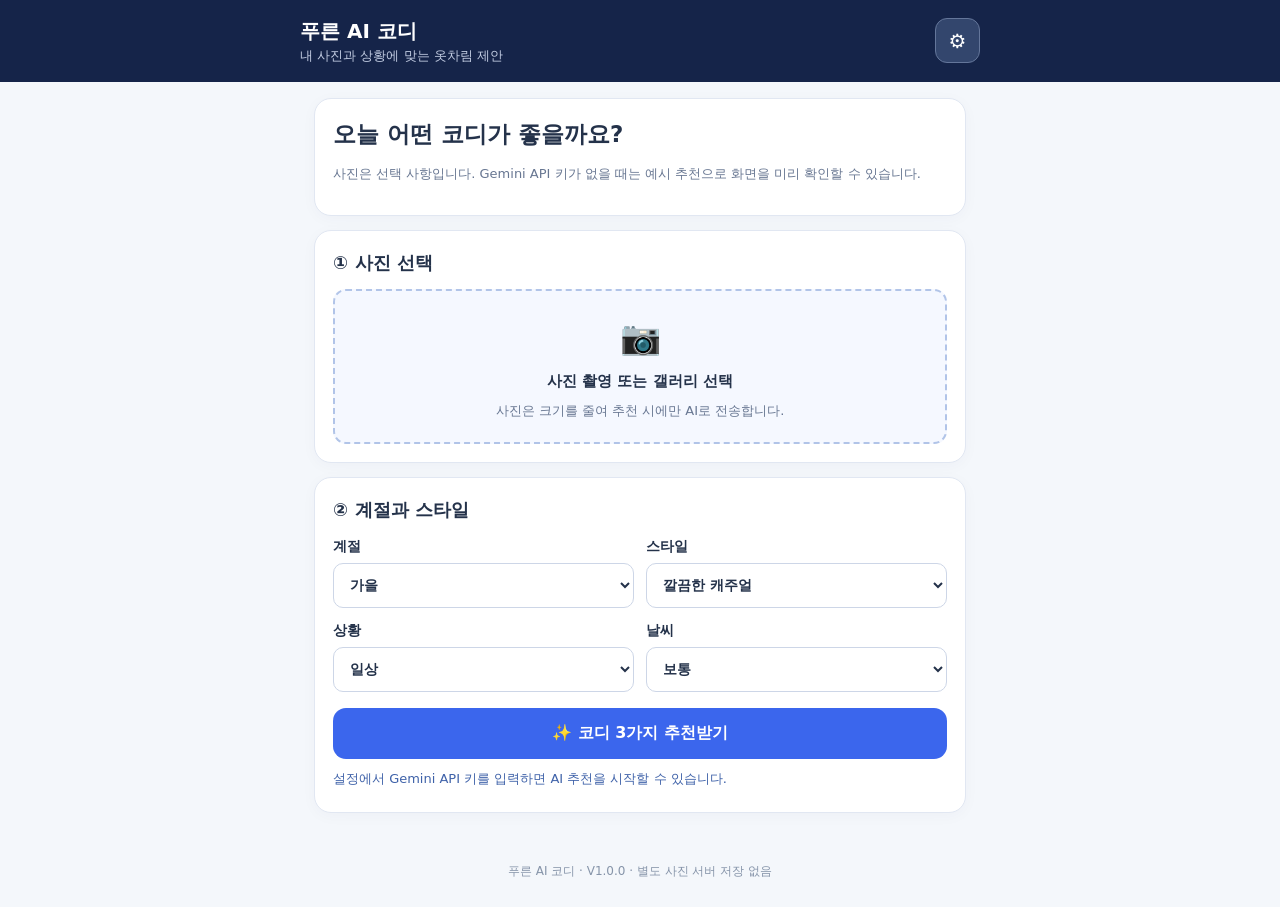
==== index.html @ 9aa66aed "Create AI fashion stylist V1.0.0" ====
<!DOCTYPE html>
<html lang="ko">
<head>
<meta charset="utf-8">
<meta name="viewport" content="width=device-width,initial-scale=1,viewport-fit=cover">
<meta name="theme-color" content="#152449">
<title>푸른 AI 코디 V1.0.0</title>
<style>
*{box-sizing:border-box}body{margin:0;background:#f4f7fb;color:#24324a;font-family:system-ui,-apple-system,"Malgun Gothic",sans-serif;line-height:1.5}
header{background:#152449;color:#fff;padding:16px}header>div{max-width:680px;margin:auto;display:flex;align-items:center;justify-content:space-between}
header strong{font-size:20px}header small{display:block;color:#c2cce2}main{max-width:680px;margin:16px auto;padding:0 14px 28px;display:grid;gap:14px}
section{border:1px solid #e1e7f2;border-radius:17px;padding:18px;background:#fff;box-shadow:0 3px 15px #14295308}
h1{font-size:23px;margin:0 0 8px}h2{font-size:18px;margin:0 0 13px}.sub{color:#687792;font-size:13px}
button,input,select{font:inherit}button{cursor:pointer}button:disabled{opacity:.6;cursor:wait}
button:focus-visible,input:focus-visible,select:focus-visible{outline:3px solid #94b4ff;outline-offset:2px}
#settingsBtn{background:#33466d;border:1px solid #64769a;border-radius:12px;color:white;width:45px;height:45px;font-size:20px}
.upload{display:flex;align-items:center;justify-content:center;flex-direction:column;gap:8px;min-height:155px;background:#f5f8ff;border:2px dashed #b1c4e8;border-radius:13px;text-align:center;cursor:pointer;padding:12px}
.upload input{position:absolute;opacity:0;width:1px;height:1px}.upload strong{font-size:15px}.upload img{display:none;max-width:100%;max-height:260px;object-fit:contain;border-radius:9px}
.grid{display:grid;grid-template-columns:1fr 1fr;gap:12px}label.field{display:grid;gap:6px;font-size:14px;font-weight:650}
select,input[type=password]{width:100%;padding:12px;background:#fff;border:1px solid #cdd6e7;border-radius:10px;color:#24324a;min-height:45px}
.primary{width:100%;min-height:51px;background:#3b66ed;color:white;border:0;border-radius:13px;font-weight:800;margin-top:16px}
.secondary{border:1px solid #c3d2ec;background:#f6f8fe;color:#2853ab;border-radius:10px;padding:10px 13px}
#status{min-height:25px;color:#3f62a9;font-size:13px;margin:10px 0 0}#results{display:none}
.look{border:1px solid #e0e7f2;border-radius:13px;background:#fcfdff;padding:14px;margin:12px 0}
.look h3{margin:0 0 8px;font-size:16px}.look p{margin:5px 0;font-size:14px}
.note{font-size:13px;color:#62708a}.modalwrap{position:fixed;inset:0;z-index:5;display:none;align-items:center;justify-content:center;background:#07152ab8;padding:14px}
.modalwrap.show{display:flex}.modal{background:white;padding:20px;border-radius:16px;width:min(100%,450px);max-height:90dvh;overflow:auto}
.modalHead{display:flex;justify-content:space-between;align-items:center}.modalHead h2{margin:0}
#close{border:0;background:#eef1f6;border-radius:8px;font-size:20px;width:38px;height:38px}
.warning{background:#fff7e5;padding:10px;border-radius:10px;font-size:12px;color:#71501f}
#version{display:block;width:100%;text-align:center;border:1px solid #dae4f5;border-radius:12px;padding:14px;margin-top:17px;background:#f4f7fb;font-size:21px;font-weight:800}
#devmenu{display:none;padding:13px;background:#eaf1ff;border-radius:12px;margin-top:12px}#devmenu.show{display:block}
#devmenu a{display:block;background:#265bc0;border-radius:10px;color:white;padding:12px;text-align:center;text-decoration:none;font-weight:750}
footer{text-align:center;padding:5px 14px 27px;color:#8694a9;font-size:12px}
@media(max-width:350px){.grid{grid-template-columns:1fr}section{padding:14px}}
</style>
</head>
<body>
<header><div><div><strong>푸른 AI 코디</strong><small>내 사진과 상황에 맞는 옷차림 제안</small></div><button id="settingsBtn" aria-label="설정 열기">⚙</button></div></header>
<main>
<section><h1>오늘 어떤 코디가 좋을까요?</h1><p class="sub">사진은 선택 사항입니다. Gemini API 키가 없을 때는 예시 추천으로 화면을 미리 확인할 수 있습니다.</p></section>
<section><h2>① 사진 선택</h2><label class="upload" for="photo">
<img id="preview" alt="선택한 사진 미리보기"><span id="camera" style="font-size:33px">📷</span><strong id="photoText">사진 촬영 또는 갤러리 선택</strong><span class="sub">사진은 크기를 줄여 추천 시에만 AI로 전송합니다.</span>
<input type="file" id="photo" accept="image/*"></label><button id="removePhoto" class="secondary" style="display:none;margin-top:9px" type="button">사진 지우기</button></section>
<section><h2>② 계절과 스타일</h2><div class="grid">
<label class="field">계절<select id="season"><option>봄</option><option>여름</option><option selected>가을</option><option>겨울</option></select></label>
<label class="field">스타일<select id="style"><option>깔끔한 캐주얼</option><option>비즈니스</option><option>미니멀</option><option>편안한 데일리</option><option>스포티</option></select></label>
<label class="field">상황<select id="occasion"><option>일상</option><option>출근·업무</option><option>모임</option><option>여행</option><option>데이트</option></select></label>
<label class="field">날씨<select id="weather"><option>보통</option><option>더움</option><option>쌀쌀함</option><option>추움</option><option>비</option></select></label></div>
<button id="go" class="primary">✨ 코디 3가지 추천받기</button><p id="status" aria-live="polite">설정에서 Gemini API 키를 입력하면 AI 추천을 시작할 수 있습니다.</p></section>
<section id="results"><h2 id="resultTitle">추천 코디 3가지</h2><div id="cards"></div><p id="resultNote" class="note"></p></section>
</main>
<footer>푸른 AI 코디 · V1.0.0 · 별도 사진 서버 저장 없음</footer>
<div class="modalwrap" id="backdrop"><div class="modal" role="dialog" aria-modal="true" aria-labelledby="settingsTitle">
<div class="modalHead"><h2 id="settingsTitle">설정</h2><button id="close" aria-label="설정 닫기">×</button></div>
<p><label class="field">Gemini API 키<input type="password" id="key" placeholder="Google AI Studio API 키" autocomplete="off"></label></p>
<p class="sub">입력한 API 키는 현재 탭 메모리에만 보관하며 파일이나 브라우저 저장소에 저장하지 않습니다.</p>
<p class="warning">개인 테스트용입니다. 브라우저에서 API 키로 직접 호출하므로 공개 서비스에서는 서버를 통한 키 보호가 필요합니다. Gemini 무료 한도와 과금 설정을 확인하세요.</p>
<button id="clear" class="secondary" style="width:100%">API 키 지우기</button>
<button id="version" type="button">V1.0.0<span class="sub" style="display:block;font-weight:400">앱 버전</span></button>
<div id="devmenu"><strong>개발자 메뉴</strong><p class="sub">GitHub에 로그인한 후 코디 앱 파일을 업로드합니다.</p><a href="https://github.com/lsc571-max/ai-fashion-stylist/upload/main" target="_blank" rel="noopener noreferrer">GitHub HTML 업로드</a><p class="sub">버전 5회 터치는 숨김 메뉴일 뿐 보안 인증이 아닙니다.</p></div>
</div></div>
<script>
(function(){
"use strict";
const $=id=>document.getElementById(id);
let photo="",serial=0,key="",busy=false,taps=0,lastTap=0;const cache=new Map();
const back=$("backdrop");
$("settingsBtn").onclick=()=>{back.classList.add("show");$("key").value=key;};
$("close").onclick=()=>back.classList.remove("show");
back.onclick=e=>{if(e.target===back)back.classList.remove("show");};
document.addEventListener("keydown",e=>{if(e.key==="Escape")back.classList.remove("show");});
$("key").oninput=e=>key=e.target.value.trim();
$("clear").onclick=()=>{key="";$("key").value="";cache.clear();};
$("version").onclick=()=>{const now=Date.now();taps=now-lastTap<1700?taps+1:1;lastTap=now;if(taps>=5){$("devmenu").classList.toggle("show");taps=0;}};
function status(s,err){$("status").textContent=s;$("status").style.color=err?"#b03a3a":"#3f62a9";}
const read=f=>new Promise((ok,no)=>{const r=new FileReader();r.onload=()=>ok(r.result);r.onerror=()=>no(Error("사진을 읽지 못했습니다."));r.readAsDataURL(f);});
const resize=url=>new Promise((ok,no)=>{const im=new Image();im.onload=()=>{try{const k=Math.min(1,1024/Math.max(im.width,im.height)),c=document.createElement("canvas");c.width=Math.max(1,Math.round(im.width*k));c.height=Math.max(1,Math.round(im.height*k));const x=c.getContext("2d");x.fillStyle="#fff";x.fillRect(0,0,c.width,c.height);x.drawImage(im,0,0,c.width,c.height);ok(c.toDataURL("image/jpeg",0.78));}catch(e){no(e);}};im.onerror=()=>no(Error("지원되지 않는 이미지입니다."));im.src=url;});
$("photo").onchange=async e=>{const f=e.target.files[0];if(!f)return;
if(!f.type.startsWith("image/")||f.size>20*1024*1024){status("20MB 이하 이미지 파일을 선택해 주세요.",true);return;}
try{status("사진 준비 중…");photo=await resize(await read(f));serial++;cache.clear();$("preview").src=photo;$("preview").style.display="block";$("camera").style.display="none";$("photoText").textContent="다른 사진 선택";$("removePhoto").style.display="inline-block";status("사진이 준비됐습니다.");}catch(err){status(err.message,true);}};
$("removePhoto").onclick=()=>{photo="";serial++;cache.clear();$("photo").value="";$("preview").removeAttribute("src");$("preview").style.display="none";$("camera").style.display="block";$("photoText").textContent="사진 촬영 또는 갤러리 선택";$("removePhoto").style.display="none";status("사진을 지웠습니다.");};
const item=(tag,txt,cls)=>{const e=document.createElement(tag);if(cls)e.className=cls;if(txt!=null)e.textContent=txt;return e;};
function line(card,title,value){if(!value)return;const p=item("p");p.append(item("strong",title+"  "),document.createTextNode(String(value)));card.append(p);}
function show(data,demo){if(!Array.isArray(data.outfits)||data.outfits.length<3)throw Error("AI의 추천 형식을 처리하지 못했습니다.");
$("resultTitle").textContent=demo?"예시 코디 3가지":"AI 추천 코디 3가지";$("cards").replaceChildren();
data.outfits.slice(0,3).forEach((o,i)=>{const c=item("article",null,"look");c.append(item("h3",(i+1)+". "+(o.name||"추천 스타일")));line(c,"상의",o.top);line(c,"하의",o.bottom);line(c,"겉옷",o.outer);line(c,"신발",o.shoes);line(c,"색 조합",o.colors);line(c,"이유",o.why);$("cards").append(c);});
$("resultNote").textContent=(data.note||"")+(demo?" · 이 결과는 사진을 AI로 분석한 내용이 아닌 예시입니다.":"");
$("results").style.display="block";$("results").scrollIntoView({behavior:"smooth",block:"start"});}
function sample(season,style,occasion,weather){const cold=season==="겨울"||weather==="추움"||weather==="쌀쌀함",hot=season==="여름"||weather==="더움";
return{outfits:[
{name:"단정한 기본 조합",top:hot?"아이보리 반팔 셔츠":"아이보리 니트",bottom:"네이비 슬랙스",outer:cold?"가벼운 코트":"얇은 재킷",shoes:"흰색 스니커즈",colors:"아이보리 · 네이비",why:"활용도 높은 기본색을 사용합니다."},
{name:"깔끔한 업무 스타일",top:hot?"하늘색 셔츠":"연청색 셔츠",bottom:"차콜 슬랙스",outer:cold?"네이비 블레이저":"가벼운 블레이저",shoes:"로퍼",colors:"블루 · 차콜",why:"단정하고 부담스럽지 않은 조합입니다."},
{name:"편안한 일상 스타일",top:hot?"회색 티셔츠":"그레이 맨투맨",bottom:"진청 데님",outer:cold?"경량 패딩":"캐주얼 셔츠",shoes:"심플한 스니커즈",colors:"그레이 · 인디고",why:"활동성과 편안함을 우선합니다."}
],note:season+" / "+style+" / "+occasion+" / "+weather+" 기준 예시"};}
async function gemini(season,style,occasion,weather){const prompt="한국어 실용 패션 코디 전문가로서 계절 "+season+", 스타일 "+style+", 상황 "+occasion+", 날씨 "+weather+"에 맞는 서로 다른 코디 3가지를 추천하세요. "+
(photo?"사진에서 확인되는 옷과 색상만 참고하고 나이·성별·건강 등 개인 특성은 추측하지 마세요. ":"사진이 없으니 일반적인 조합을 추천하세요. ")+
"JSON 객체 하나만 출력. 정확히 outfits 배열에 3개의 객체, 각 객체는 name,top,bottom,outer,shoes,colors,why 문자열 속성을 가지고 note 문자열 하나를 추가하세요. 과장 없이 실제 입을 수 있는 조합으로 추천하세요.";
const parts=[{text:prompt}];if(photo)parts.push({inlineData:{mimeType:"image/jpeg",data:photo.split(",")[1]}});
const controller=new AbortController();const timeout=setTimeout(()=>controller.abort(),45000);
try{const r=await fetch("https://generativelanguage.googleapis.com/v1beta/models/gemini-2.5-flash:generateContent",{method:"POST",headers:{"Content-Type":"application/json","x-goog-api-key":key},body:JSON.stringify({contents:[{role:"user",parts}],generationConfig:{responseMimeType:"application/json"}}),signal:controller.signal});
const j=await r.json().catch(()=>({}));if(!r.ok)throw Error("API 오류 "+r.status+": "+(j.error&&j.error.message||"API 키나 사용량을 확인하세요."));
const s=(j.candidates&&j.candidates[0]&&j.candidates[0].content&&j.candidates[0].content.parts||[]).map(p=>p.text||"").join("");
if(!s)throw Error("Gemini 응답이 없습니다.");return JSON.parse(s);
}finally{clearTimeout(timeout);}}
$("go").onclick=async()=>{if(busy)return;busy=true;$("go").disabled=true;$("go").textContent="추천 생성 중…";
const season=$("season").value,style=$("style").value,occasion=$("occasion").value,weather=$("weather").value;
const ck=[serial,season,style,occasion,weather,key?"ai":"demo"].join("|");status(key?"Gemini가 코디를 추천하는 중입니다.":"예시 코디를 불러옵니다.");
try{let data=cache.get(ck);if(!data){data=key?await gemini(season,style,occasion,weather):sample(season,style,occasion,weather);cache.set(ck,data);}show(data,!key);status(key?"AI 추천 완료. 동일 조건은 다시 API를 호출하지 않습니다.":"예시 추천입니다. 설정에서 API 키를 입력하면 실제 AI 분석을 사용할 수 있습니다.");}
catch(e){status(e.name==="AbortError"?"요청 시간이 초과됐습니다.":e.message,true);}finally{busy=false;$("go").disabled=false;$("go").textContent="✨ 코디 3가지 추천받기";}};
})();
</script>
</body></html>
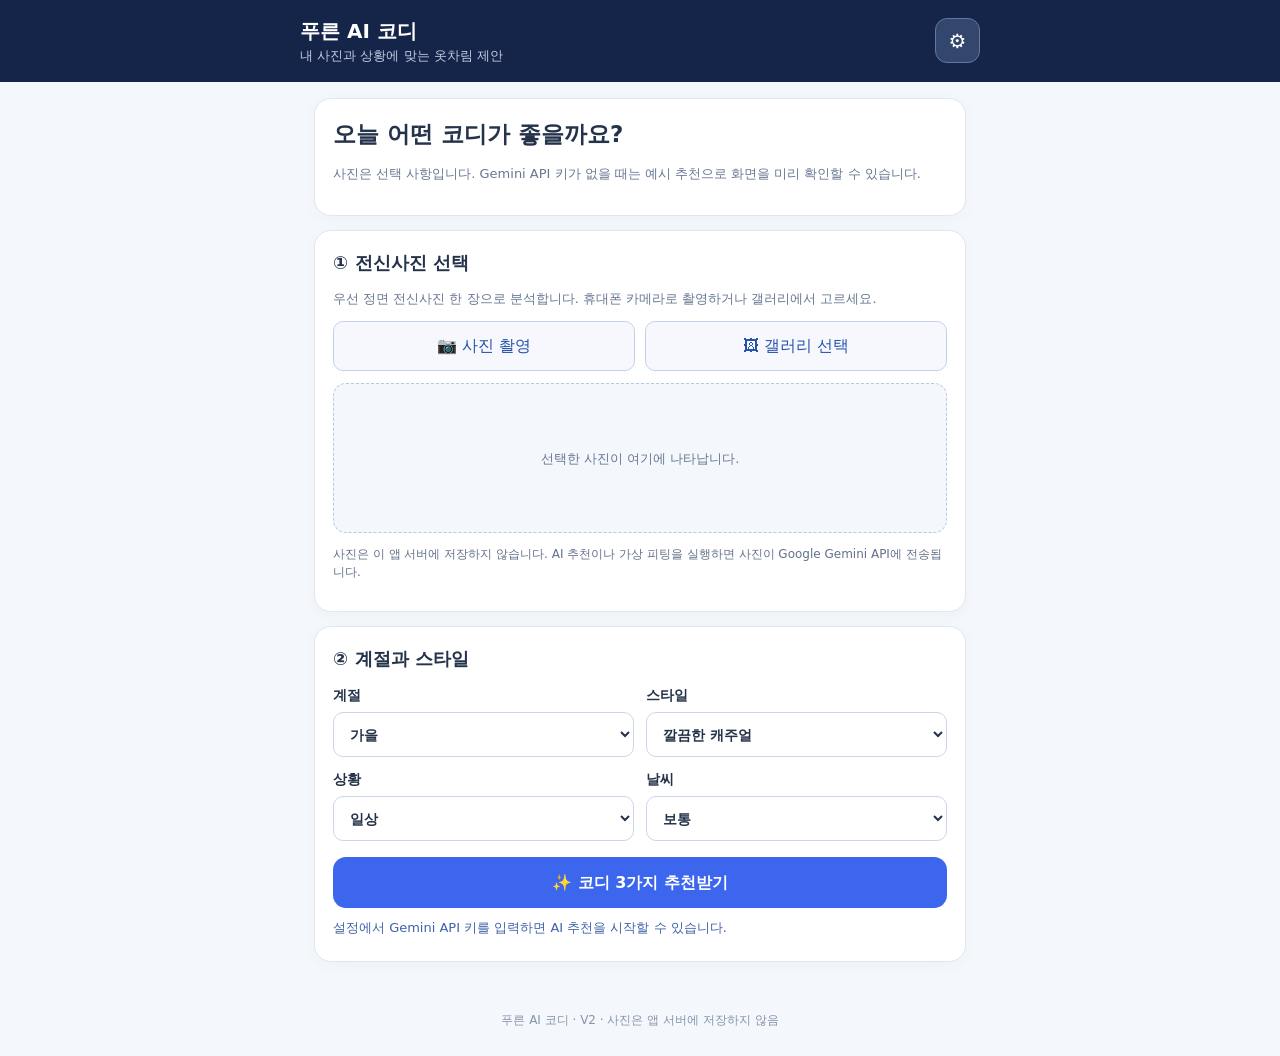
==== commit 9b74eb1f: "Release V2: camera, saved API settings, Gemini model fallback, ranked looks and opt-in virtual try-o" ====
--- a/index.html
+++ b/index.html
@@ -4,7 +4,7 @@
 <meta charset="utf-8">
 <meta name="viewport" content="width=device-width,initial-scale=1,viewport-fit=cover">
 <meta name="theme-color" content="#152449">
-<title>푸른 AI 코디 V1.0.0</title>
+<title>푸른 AI 코디 V2</title>
 <style>
 *{box-sizing:border-box}body{margin:0;background:#f4f7fb;color:#24324a;font-family:system-ui,-apple-system,"Malgun Gothic",sans-serif;line-height:1.5}
 header{background:#152449;color:#fff;padding:16px}header>div{max-width:680px;margin:auto;display:flex;align-items:center;justify-content:space-between}
@@ -33,81 +33,215 @@
 #devmenu a{display:block;background:#265bc0;border-radius:10px;color:white;padding:12px;text-align:center;text-decoration:none;font-weight:750}
 footer{text-align:center;padding:5px 14px 27px;color:#8694a9;font-size:12px}
 @media(max-width:350px){.grid{grid-template-columns:1fr}section{padding:14px}}
+
+.photoActions{display:grid;grid-template-columns:1fr 1fr;gap:10px}.photoActions button{min-height:50px}.previewBox{background:#f4f7fc;border:1px dashed #b7c8e2;border-radius:13px;min-height:150px;display:grid;place-items:center;padding:12px;text-align:center;margin-top:12px;overflow:hidden}.previewBox img{max-width:100%;max-height:360px;object-fit:contain;border-radius:10px}.cameraStage{display:none;margin-top:10px}.cameraStage video{width:100%;max-height:490px;object-fit:contain;background:#111;border-radius:13px}.cameraStage .photoActions{margin-top:9px}
+.settingsActions{display:grid;grid-template-columns:1fr 1fr;gap:9px}.settingsActions button{min-height:47px}.linkBtn{display:block;text-align:center;background:#e9f0ff;color:#1a4fad;text-decoration:none;border-radius:11px;padding:12px;font-weight:700;margin:12px 0}
+.checkboxLine{font-size:13px;display:flex;gap:8px;align-items:flex-start;margin:12px 0}.checkboxLine input{margin-top:3px}.apiState{font-size:13px;min-height:23px;color:#2853ab;margin-top:9px;white-space:pre-wrap;overflow-wrap:anywhere}
+.rank{font-weight:800;color:#204bbb}.look button{margin-top:9px;width:100%}.fitResult img{width:100%;max-height:670px;object-fit:contain;border-radius:12px;background:#e6eaf2}.fitResult a{display:block;text-align:center;margin-top:12px}.tiny{font-size:12px;color:#63718b}
+#fitting[hidden],#results[hidden]{display:none!important}@media(max-width:360px){.photoActions{grid-template-columns:1fr}}
 </style>
 </head>
 <body>
 <header><div><div><strong>푸른 AI 코디</strong><small>내 사진과 상황에 맞는 옷차림 제안</small></div><button id="settingsBtn" aria-label="설정 열기">⚙</button></div></header>
 <main>
 <section><h1>오늘 어떤 코디가 좋을까요?</h1><p class="sub">사진은 선택 사항입니다. Gemini API 키가 없을 때는 예시 추천으로 화면을 미리 확인할 수 있습니다.</p></section>
-<section><h2>① 사진 선택</h2><label class="upload" for="photo">
-<img id="preview" alt="선택한 사진 미리보기"><span id="camera" style="font-size:33px">📷</span><strong id="photoText">사진 촬영 또는 갤러리 선택</strong><span class="sub">사진은 크기를 줄여 추천 시에만 AI로 전송합니다.</span>
-<input type="file" id="photo" accept="image/*"></label><button id="removePhoto" class="secondary" style="display:none;margin-top:9px" type="button">사진 지우기</button></section>
+<section><h2>① 전신사진 선택</h2><p class="sub">우선 정면 전신사진 한 장으로 분석합니다. 휴대폰 카메라로 촬영하거나 갤러리에서 고르세요.</p>
+<div class="photoActions"><button id="takeCamera" class="secondary" type="button">📷 사진 촬영</button><button id="takeGallery" class="secondary" type="button">🖼 갤러리 선택</button></div>
+<input type="file" id="cameraFile" accept="image/*" capture="environment" hidden><input type="file" id="galleryFile" accept="image/*" hidden>
+<div class="cameraStage" id="cameraStage"><video id="cameraVideo" autoplay playsinline muted></video><div class="photoActions"><button id="captureNow" class="primary" type="button" style="margin:0">📷 이 장면 촬영</button><button id="cancelCamera" class="secondary" type="button">카메라 닫기</button></div></div>
+<div class="previewBox"><img id="preview" alt="선택한 전신사진" hidden><span id="photoHint" class="sub">선택한 사진이 여기에 나타납니다.</span></div>
+<button id="removePhoto" class="secondary" type="button" hidden style="margin-top:10px;width:100%">사진 지우기</button>
+<p class="tiny">사진은 이 앱 서버에 저장하지 않습니다. AI 추천이나 가상 피팅을 실행하면 사진이 Google Gemini API에 전송됩니다.</p></section>
 <section><h2>② 계절과 스타일</h2><div class="grid">
 <label class="field">계절<select id="season"><option>봄</option><option>여름</option><option selected>가을</option><option>겨울</option></select></label>
 <label class="field">스타일<select id="style"><option>깔끔한 캐주얼</option><option>비즈니스</option><option>미니멀</option><option>편안한 데일리</option><option>스포티</option></select></label>
 <label class="field">상황<select id="occasion"><option>일상</option><option>출근·업무</option><option>모임</option><option>여행</option><option>데이트</option></select></label>
 <label class="field">날씨<select id="weather"><option>보통</option><option>더움</option><option>쌀쌀함</option><option>추움</option><option>비</option></select></label></div>
 <button id="go" class="primary">✨ 코디 3가지 추천받기</button><p id="status" aria-live="polite">설정에서 Gemini API 키를 입력하면 AI 추천을 시작할 수 있습니다.</p></section>
-<section id="results"><h2 id="resultTitle">추천 코디 3가지</h2><div id="cards"></div><p id="resultNote" class="note"></p></section>
+<section id="results" hidden><h2 id="resultTitle">추천 코디 3가지</h2><div id="cards"></div><p id="resultNote" class="note"></p></section>
+<section id="fitting" hidden><h2>👕 선택한 코디 입어보기</h2><p id="fitStatus" class="sub"></p><div class="fitResult"><img id="fitImage" alt="AI가 생성한 가상 피팅 이미지"><a id="fitDownload" class="secondary" download="pureun-fashion-v2-fitting.png">이미지 저장</a></div><p class="tiny">AI가 생성한 예시 이미지입니다. 실제 제품의 치수·핏·색상을 보장하지 않습니다.</p></section>
 </main>
-<footer>푸른 AI 코디 · V1.0.0 · 별도 사진 서버 저장 없음</footer>
+<footer>푸른 AI 코디 · V2 · 사진은 앱 서버에 저장하지 않음</footer>
 <div class="modalwrap" id="backdrop"><div class="modal" role="dialog" aria-modal="true" aria-labelledby="settingsTitle">
 <div class="modalHead"><h2 id="settingsTitle">설정</h2><button id="close" aria-label="설정 닫기">×</button></div>
-<p><label class="field">Gemini API 키<input type="password" id="key" placeholder="Google AI Studio API 키" autocomplete="off"></label></p>
-<p class="sub">입력한 API 키는 현재 탭 메모리에만 보관하며 파일이나 브라우저 저장소에 저장하지 않습니다.</p>
-<p class="warning">개인 테스트용입니다. 브라우저에서 API 키로 직접 호출하므로 공개 서비스에서는 서버를 통한 키 보호가 필요합니다. Gemini 무료 한도와 과금 설정을 확인하세요.</p>
-<button id="clear" class="secondary" style="width:100%">API 키 지우기</button>
-<button id="version" type="button">V1.0.0<span class="sub" style="display:block;font-weight:400">앱 버전</span></button>
+<a class="linkBtn" href="https://aistudio.google.com/app/apikey" target="_blank" rel="noopener noreferrer">🔑 Gemini API 키 발급받기</a>
+<p><label class="field">Gemini API 키<input type="password" id="key" placeholder="Google AI Studio에서 복사한 키" autocomplete="off" spellcheck="false"></label></p>
+<label class="checkboxLine"><input type="checkbox" id="remember"><span>이 기기에 API 키 기억하기 (개인 기기에서만 사용)</span></label>
+<div class="settingsActions"><button class="secondary" id="saveKey" type="button">💾 저장하기</button><button class="secondary" id="testKey" type="button">🔗 연결 테스트</button></div>
+<p id="apiStatus" class="apiState" role="status" aria-live="polite">저장 후 연결 테스트를 눌러 실제 Gemini 응답을 확인하세요.</p>
+<p class="warning">API 키를 기기에 기억하도록 선택하면 브라우저 저장소에 평문으로 남습니다. 공용 기기에서는 선택하지 마세요. 공개 서비스는 서버에서 API 키를 관리해야 합니다. 테스트도 소량의 API 사용량이 발생할 수 있습니다.</p>
+<button id="clear" class="secondary" type="button" style="width:100%">저장된 API 키 지우기</button>
+<button id="version" type="button">V2<span class="sub" style="display:block;font-weight:400">앱 버전</span></button>
 <div id="devmenu"><strong>개발자 메뉴</strong><p class="sub">GitHub에 로그인한 후 코디 앱 파일을 업로드합니다.</p><a href="https://github.com/lsc571-max/ai-fashion-stylist/upload/main" target="_blank" rel="noopener noreferrer">GitHub HTML 업로드</a><p class="sub">버전 5회 터치는 숨김 메뉴일 뿐 보안 인증이 아닙니다.</p></div>
 </div></div>
 <script>
 (function(){
 "use strict";
 const $=id=>document.getElementById(id);
-let photo="",serial=0,key="",busy=false,taps=0,lastTap=0;const cache=new Map();
-const back=$("backdrop");
-$("settingsBtn").onclick=()=>{back.classList.add("show");$("key").value=key;};
-$("close").onclick=()=>back.classList.remove("show");
-back.onclick=e=>{if(e.target===back)back.classList.remove("show");};
-document.addEventListener("keydown",e=>{if(e.key==="Escape")back.classList.remove("show");});
-$("key").oninput=e=>key=e.target.value.trim();
-$("clear").onclick=()=>{key="";$("key").value="";cache.clear();};
-$("version").onclick=()=>{const now=Date.now();taps=now-lastTap<1700?taps+1:1;lastTap=now;if(taps>=5){$("devmenu").classList.toggle("show");taps=0;}};
-function status(s,err){$("status").textContent=s;$("status").style.color=err?"#b03a3a":"#3f62a9";}
-const read=f=>new Promise((ok,no)=>{const r=new FileReader();r.onload=()=>ok(r.result);r.onerror=()=>no(Error("사진을 읽지 못했습니다."));r.readAsDataURL(f);});
-const resize=url=>new Promise((ok,no)=>{const im=new Image();im.onload=()=>{try{const k=Math.min(1,1024/Math.max(im.width,im.height)),c=document.createElement("canvas");c.width=Math.max(1,Math.round(im.width*k));c.height=Math.max(1,Math.round(im.height*k));const x=c.getContext("2d");x.fillStyle="#fff";x.fillRect(0,0,c.width,c.height);x.drawImage(im,0,0,c.width,c.height);ok(c.toDataURL("image/jpeg",0.78));}catch(e){no(e);}};im.onerror=()=>no(Error("지원되지 않는 이미지입니다."));im.src=url;});
-$("photo").onchange=async e=>{const f=e.target.files[0];if(!f)return;
-if(!f.type.startsWith("image/")||f.size>20*1024*1024){status("20MB 이하 이미지 파일을 선택해 주세요.",true);return;}
-try{status("사진 준비 중…");photo=await resize(await read(f));serial++;cache.clear();$("preview").src=photo;$("preview").style.display="block";$("camera").style.display="none";$("photoText").textContent="다른 사진 선택";$("removePhoto").style.display="inline-block";status("사진이 준비됐습니다.");}catch(err){status(err.message,true);}};
-$("removePhoto").onclick=()=>{photo="";serial++;cache.clear();$("photo").value="";$("preview").removeAttribute("src");$("preview").style.display="none";$("camera").style.display="block";$("photoText").textContent="사진 촬영 또는 갤러리 선택";$("removePhoto").style.display="none";status("사진을 지웠습니다.");};
-const item=(tag,txt,cls)=>{const e=document.createElement(tag);if(cls)e.className=cls;if(txt!=null)e.textContent=txt;return e;};
-function line(card,title,value){if(!value)return;const p=item("p");p.append(item("strong",title+"  "),document.createTextNode(String(value)));card.append(p);}
-function show(data,demo){if(!Array.isArray(data.outfits)||data.outfits.length<3)throw Error("AI의 추천 형식을 처리하지 못했습니다.");
-$("resultTitle").textContent=demo?"예시 코디 3가지":"AI 추천 코디 3가지";$("cards").replaceChildren();
-data.outfits.slice(0,3).forEach((o,i)=>{const c=item("article",null,"look");c.append(item("h3",(i+1)+". "+(o.name||"추천 스타일")));line(c,"상의",o.top);line(c,"하의",o.bottom);line(c,"겉옷",o.outer);line(c,"신발",o.shoes);line(c,"색 조합",o.colors);line(c,"이유",o.why);$("cards").append(c);});
-$("resultNote").textContent=(data.note||"")+(demo?" · 이 결과는 사진을 AI로 분석한 내용이 아닌 예시입니다.":"");
-$("results").style.display="block";$("results").scrollIntoView({behavior:"smooth",block:"start"});}
-function sample(season,style,occasion,weather){const cold=season==="겨울"||weather==="추움"||weather==="쌀쌀함",hot=season==="여름"||weather==="더움";
+const TEXT_MODELS=["gemini-3.5-flash-lite","gemini-3.1-flash-lite"];
+const IMAGE_MODEL="gemini-3.1-flash-lite-image";
+const KEY_STORAGE="pureun-fashion-v2-key";
+let key="",photo="",photoSerial=0,model=TEXT_MODELS[0],busy=false,videoStream=null,selectedOutfits=[],demoMode=true,secretTaps=0,lastTap=0;
+const resultCache=new Map(),fitCache=new Map(),back=$("backdrop");
+function apiMessage(message,bad){$("apiStatus").textContent=message;$("apiStatus").style.color=bad?"#b02f3b":"#2853ab";}
+function status(message,bad){$("status").textContent=message;$("status").style.color=bad?"#b02f3b":"#2853ab";}
+function setBusy(id,on){$(id).disabled=on;}
+function showSettings(){back.classList.add("show");$("key").value=key;}
+function hideSettings(){back.classList.remove("show");}
+$("settingsBtn").onclick=showSettings;$("close").onclick=hideSettings;
+back.onclick=e=>{if(e.target===back)hideSettings();};
+document.addEventListener("keydown",e=>{if(e.key==="Escape"){hideSettings();stopCamera();}});
+try{const saved=localStorage.getItem(KEY_STORAGE);if(saved){key=saved;$("key").value=saved;$("remember").checked=true;apiMessage("이 기기에 저장된 키를 불러왔습니다. 연결 테스트로 확인하세요.");}}catch(e){apiMessage("이 브라우저에서는 영구 저장이 제한될 수 있습니다.",true);}
+$("saveKey").onclick=()=>{
+const candidate=$("key").value.trim();
+if(!candidate){apiMessage("API 키를 입력한 다음 저장해 주세요.",true);return;}
+key=candidate;resultCache.clear();fitCache.clear();
+try{if($("remember").checked){localStorage.setItem(KEY_STORAGE,key);apiMessage("이 기기에 저장했습니다. 이제 연결 테스트를 눌러주세요.");}
+else{localStorage.removeItem(KEY_STORAGE);apiMessage("현재 탭 메모리에 저장했습니다. 새로고침하면 사라집니다. 연결 테스트를 눌러주세요.");}}
+catch(e){apiMessage("브라우저 저장이 차단됐습니다. 현재 탭에서는 사용할 수 있습니다.",true);}
+};
+$("clear").onclick=()=>{key="";$("key").value="";$("remember").checked=false;resultCache.clear();fitCache.clear();try{localStorage.removeItem(KEY_STORAGE);}catch(e){}apiMessage("키를 지웠습니다. 예시 코디를 사용할 수 있습니다.");};
+$("version").onclick=()=>{const now=Date.now();secretTaps=now-lastTap<1700?secretTaps+1:1;lastTap=now;if(secretTaps>=5){$("devmenu").classList.toggle("show");secretTaps=0;}};
+function explainError(err){
+if(err.name==="AbortError")return "요청 시간이 초과됐습니다. 인터넷 연결을 확인하고 다시 시도하세요.";
+const code=err.code;
+if(code===400)return "400 요청 오류: 사진 또는 API 요청 형식을 확인해야 합니다. "+err.message;
+if(code===401||code===403)return code+" 인증·권한 오류: API 키, 프로젝트 권한, 결제 설정을 확인하세요. "+err.message;
+if(code===404)return "404 모델 오류: 해당 API 키로 이 모델을 사용할 수 없거나 모델 경로가 변경됐습니다. "+err.message;
+if(code===429)return "429 사용량 제한: 할당량이나 과금 한도를 확인하세요. "+err.message;
+if(code===402)return "402 결제 오류: 이미지 생성 모델의 결제 프로젝트가 준비됐는지 확인하세요. "+err.message;
+return err.message||"알 수 없는 오류가 발생했습니다.";
+}
+async function request(modelName,body,ms){
+const controller=new AbortController(),t=setTimeout(()=>controller.abort(),ms||45000);
+try{
+const response=await fetch("https://generativelanguage.googleapis.com/v1beta/models/"+encodeURIComponent(modelName)+":generateContent",{
+method:"POST",headers:{"Content-Type":"application/json","x-goog-api-key":key},body:JSON.stringify(body),signal:controller.signal});
+const json=await response.json().catch(()=>({}));
+if(!response.ok){const er=new Error(String((json.error&&json.error.message)||"모델 응답 오류").slice(0,500));er.code=response.status;throw er;}
+return json;
+}finally{clearTimeout(t);}
+}
+function responseText(json){return ((json.candidates&&json.candidates[0]&&json.candidates[0].content&&json.candidates[0].content.parts)||[]).map(p=>p.text||"").join("");}
+async function callText(body,ms){
+const order=[model,...TEXT_MODELS.filter(m=>m!==model)],seen=new Set();let last;
+for(const candidate of order){if(seen.has(candidate))continue;seen.add(candidate);
+try{const json=await request(candidate,body,ms||45000);model=candidate;return json;}
+catch(e){last=e;if(e.code!==404)throw e;}}
+throw last||new Error("사용 가능한 텍스트 모델을 찾지 못했습니다.");
+}
+$("testKey").onclick=async()=>{
+if(!$("key").value.trim()){apiMessage("API 키를 먼저 입력하세요.",true);return;}
+if($("key").value.trim()!==key){apiMessage("입력한 API 키를 먼저 '저장하기'로 저장하세요.",true);return;}
+setBusy("testKey",true);apiMessage("Gemini에 간단한 실제 요청을 보내 연결 중입니다…");
+try{
+const json=await callText({contents:[{role:"user",parts:[{text:"연결 확인 테스트입니다. 한국어로 '연결 성공'이라는 문구를 답하세요."}]}],generationConfig:{maxOutputTokens:256,temperature:0}},30000);
+if(!responseText(json).trim())throw Error("응답이 비어 있습니다. 모델 한도 또는 응답 설정을 확인해 주세요.");
+apiMessage("✅ Gemini 연결 성공 · 사용 모델: "+model+" · 테스트 요청 1회 사용");
+}catch(e){apiMessage("❌ 연결 실패 · "+explainError(e),true);}
+finally{setBusy("testKey",false);}
+};
+const fileData=f=>new Promise((resolve,reject)=>{const r=new FileReader();r.onload=()=>resolve(r.result);r.onerror=()=>reject(new Error("파일을 읽을 수 없습니다."));r.readAsDataURL(f);});
+const compress=url=>new Promise((resolve,reject)=>{const img=new Image();img.onload=()=>{try{const scale=Math.min(1,1024/Math.max(img.width,img.height)),c=document.createElement("canvas");c.width=Math.round(img.width*scale);c.height=Math.round(img.height*scale);const ctx=c.getContext("2d");ctx.fillStyle="#fff";ctx.fillRect(0,0,c.width,c.height);ctx.drawImage(img,0,0,c.width,c.height);resolve(c.toDataURL("image/jpeg",.78));}catch(e){reject(e);}};img.onerror=()=>reject(new Error("이미지를 열 수 없습니다."));img.src=url;});
+async function acceptPhoto(file){
+if(!file)return;
+if(!file.type.startsWith("image/")||file.size>20*1024*1024){status("20MB 이하 이미지 파일만 선택할 수 있습니다.",true);return;}
+status("사진을 준비하고 있습니다…");
+try{const next=await compress(await fileData(file));setPhoto(next);status("전신사진이 준비됐습니다.");}catch(e){status(explainError(e),true);}
+}
+function setPhoto(src){
+photo=src;photoSerial++;resultCache.clear();fitCache.clear();selectedOutfits=[];$("results").hidden=true;$("fitting").hidden=true;
+$("preview").src=src;$("preview").hidden=false;$("photoHint").hidden=true;$("removePhoto").hidden=false;
+}
+$("galleryFile").onchange=e=>acceptPhoto(e.target.files&&e.target.files[0]);
+$("cameraFile").onchange=e=>acceptPhoto(e.target.files&&e.target.files[0]);
+$("takeGallery").onclick=()=>{$("galleryFile").value="";$("galleryFile").click();};
+$("takeCamera").onclick=async()=>{
+if(navigator.mediaDevices&&navigator.mediaDevices.getUserMedia){
+try{videoStream=await navigator.mediaDevices.getUserMedia({audio:false,video:{facingMode:{ideal:"environment"},width:{ideal:1280},height:{ideal:1920}}});$("cameraVideo").srcObject=videoStream;$("cameraStage").style.display="block";await $("cameraVideo").play();return;}
+catch(e){stopCamera();status("브라우저 카메라를 열지 못해 휴대폰 촬영 기능으로 전환합니다.");}
+}
+$("cameraFile").value="";$("cameraFile").click();
+};
+function stopCamera(){if(videoStream){videoStream.getTracks().forEach(t=>t.stop());videoStream=null;}$("cameraVideo").srcObject=null;$("cameraStage").style.display="none";}
+$("cancelCamera").onclick=stopCamera;
+$("captureNow").onclick=async()=>{
+const video=$("cameraVideo");
+if(!video.videoWidth){status("카메라 영상이 준비되지 않았습니다.",true);return;}
+try{const w=video.videoWidth,h=video.videoHeight,can=document.createElement("canvas");can.width=w;can.height=h;can.getContext("2d").drawImage(video,0,0,w,h);const reduced=await compress(can.toDataURL("image/jpeg",.86));setPhoto(reduced);stopCamera();status("사진 촬영이 완료됐습니다.");}catch(e){status(explainError(e),true);}
+};
+$("removePhoto").onclick=()=>{photo="";photoSerial++;resultCache.clear();fitCache.clear();selectedOutfits=[];$("results").hidden=true;$("fitting").hidden=true;$("preview").hidden=true;$("preview").removeAttribute("src");$("photoHint").hidden=false;$("removePhoto").hidden=true;status("사진을 지웠습니다.");};
+function makeEl(tag,content,cls){const x=document.createElement(tag);if(cls)x.className=cls;if(content!=null)x.textContent=String(content);return x;}
+function row(card,label,value){if(!value)return;const p=makeEl("p");p.append(makeEl("strong",label+"  "),document.createTextNode(String(value)));card.append(p);}
+function demoData(season,style,occasion,weather){
+const cold=season==="겨울"||weather==="쌀쌀함"||weather==="추움";
 return{outfits:[
-{name:"단정한 기본 조합",top:hot?"아이보리 반팔 셔츠":"아이보리 니트",bottom:"네이비 슬랙스",outer:cold?"가벼운 코트":"얇은 재킷",shoes:"흰색 스니커즈",colors:"아이보리 · 네이비",why:"활용도 높은 기본색을 사용합니다."},
-{name:"깔끔한 업무 스타일",top:hot?"하늘색 셔츠":"연청색 셔츠",bottom:"차콜 슬랙스",outer:cold?"네이비 블레이저":"가벼운 블레이저",shoes:"로퍼",colors:"블루 · 차콜",why:"단정하고 부담스럽지 않은 조합입니다."},
-{name:"편안한 일상 스타일",top:hot?"회색 티셔츠":"그레이 맨투맨",bottom:"진청 데님",outer:cold?"경량 패딩":"캐주얼 셔츠",shoes:"심플한 스니커즈",colors:"그레이 · 인디고",why:"활동성과 편안함을 우선합니다."}
-],note:season+" / "+style+" / "+occasion+" / "+weather+" 기준 예시"};}
-async function gemini(season,style,occasion,weather){const prompt="한국어 실용 패션 코디 전문가로서 계절 "+season+", 스타일 "+style+", 상황 "+occasion+", 날씨 "+weather+"에 맞는 서로 다른 코디 3가지를 추천하세요. "+
-(photo?"사진에서 확인되는 옷과 색상만 참고하고 나이·성별·건강 등 개인 특성은 추측하지 마세요. ":"사진이 없으니 일반적인 조합을 추천하세요. ")+
-"JSON 객체 하나만 출력. 정확히 outfits 배열에 3개의 객체, 각 객체는 name,top,bottom,outer,shoes,colors,why 문자열 속성을 가지고 note 문자열 하나를 추가하세요. 과장 없이 실제 입을 수 있는 조합으로 추천하세요.";
+{name:"단정한 오피스 코디",top:"아이보리 니트",bottom:"네이비 슬랙스",outer:cold?"그레이 울 코트":"네이비 재킷",shoes:"브라운 로퍼",colors:"아이보리 · 네이비",why:"출근에 무난하고 단정한 색 조합입니다."},
+{name:"실용적인 캐주얼 코디",top:"연하늘색 셔츠",bottom:"차콜 팬츠",outer:cold?"네이비 가디건":"가벼운 블레이저",shoes:"흰색 스니커즈",colors:"블루 · 차콜",why:"활동성과 격식을 적절히 조화시킵니다."},
+{name:"편안한 대안 코디",top:"차분한 회색 스웨터",bottom:"진청 데님",outer:cold?"경량 패딩":"가벼운 재킷",shoes:"검정 스니커즈",colors:"그레이 · 인디고",why:"편안함을 우선한 대안입니다."}
+],note:season+" / "+style+" / "+occasion+" / "+weather+" 조건의 화면 예시입니다."};
+}
+function render(data,isDemo){
+if(!data||!Array.isArray(data.outfits)||data.outfits.length<3)throw Error("추천 데이터 형식이 올바르지 않습니다.");
+demoMode=isDemo;selectedOutfits=data.outfits.slice(0,3);$("resultTitle").textContent=isDemo?"예시 코디 1~3순위":"AI 추천 코디 1~3순위";$("cards").replaceChildren();$("fitting").hidden=true;
+selectedOutfits.forEach((look,i)=>{
+const card=makeEl("article",null,"look");
+card.append(makeEl("h3",(i+1)+"순위 · "+(i===0?"가장 추천":i===1?"차선 추천":"세 번째 추천"),"rank"));
+card.append(makeEl("p",look.name||"추천 코디"));
+row(card,"상의",look.top);row(card,"하의",look.bottom);row(card,"겉옷",look.outer);row(card,"신발",look.shoes);row(card,"색 조합",look.colors);row(card,"추천 이유",look.why);
+const b=makeEl("button","👕 이 코디 입어보기 (이미지 생성 비용 발생)","secondary");b.type="button";b.disabled=isDemo;b.title=isDemo?"실제 AI 추천과 전신사진이 필요합니다.":"";
+b.onclick=()=>generateFitting(i);card.append(b);$("cards").append(card);
+});
+$("resultNote").textContent=(data.note||"")+(isDemo?" · AI 분석 결과가 아닌 예시입니다. 가상 피팅은 API 키 연결 후 사용할 수 있습니다.":" · 1~3순위는 AI의 주관적 추천으로 정답이나 착용 적합도를 보장하지 않습니다.");
+$("results").hidden=false;$("results").style.display="block";$("results").scrollIntoView({behavior:"smooth",block:"start"});
+}
+function getOptions(){return[$("season").value,$("style").value,$("occasion").value,$("weather").value];}
+function parseJSON(s){try{return JSON.parse(s);}catch(e){const a=s.indexOf("{"),b=s.lastIndexOf("}");if(a>=0&&b>a)return JSON.parse(s.slice(a,b+1));throw new Error("AI 추천 결과를 JSON으로 해석하지 못했습니다.");}}
+$("go").onclick=async()=>{
+if(busy)return;busy=true;$("go").disabled=true;$("go").textContent="코디 추천 중…";
+const [season,style,occasion,weather]=getOptions(),ck=[photoSerial,season,style,occasion,weather,key?"ai:"+model:"demo"].join("|");
+status(key?"실제 Gemini AI로 코디를 추천하고 있습니다.":"예시 코디를 표시합니다.");
+try{let data=resultCache.get(ck);
+if(!data){if(!key){data=demoData(season,style,occasion,weather);}
+else{
+const prompt="당신은 실용적인 한국어 패션 스타일리스트입니다. 계절 "+season+", 스타일 "+style+", 상황 "+occasion+", 날씨 "+weather+"에 적합한 현실적인 옷차림 3개를 종합 적합도 순서대로 1~3순위로 추천하세요. 각 스타일의 이름과 상의, 하의, 겉옷, 신발, 색상, 추천 이유를 간결하게 제시하세요. "+
+(photo?"첨부한 전신사진의 관찰 가능한 옷차림과 색상만 참고하세요. 체중·나이·성별·건강 상태를 추측하지 마세요. ":"사진이 없으므로 일반적인 코디를 제안하세요. ")+
+"반드시 JSON 객체만 답하세요. 정확한 속성 구조는 {\"outfits\":[{\"name\":\"\",\"top\":\"\",\"bottom\":\"\",\"outer\":\"\",\"shoes\":\"\",\"colors\":\"\",\"why\":\"\"},{\"name\":\"\",\"top\":\"\",\"bottom\":\"\",\"outer\":\"\",\"shoes\":\"\",\"colors\":\"\",\"why\":\"\"},{\"name\":\"\",\"top\":\"\",\"bottom\":\"\",\"outer\":\"\",\"shoes\":\"\",\"colors\":\"\",\"why\":\"\"}],\"note\":\"\"} 입니다.";
 const parts=[{text:prompt}];if(photo)parts.push({inlineData:{mimeType:"image/jpeg",data:photo.split(",")[1]}});
-const controller=new AbortController();const timeout=setTimeout(()=>controller.abort(),45000);
-try{const r=await fetch("https://generativelanguage.googleapis.com/v1beta/models/gemini-2.5-flash:generateContent",{method:"POST",headers:{"Content-Type":"application/json","x-goog-api-key":key},body:JSON.stringify({contents:[{role:"user",parts}],generationConfig:{responseMimeType:"application/json"}}),signal:controller.signal});
-const j=await r.json().catch(()=>({}));if(!r.ok)throw Error("API 오류 "+r.status+": "+(j.error&&j.error.message||"API 키나 사용량을 확인하세요."));
-const s=(j.candidates&&j.candidates[0]&&j.candidates[0].content&&j.candidates[0].content.parts||[]).map(p=>p.text||"").join("");
-if(!s)throw Error("Gemini 응답이 없습니다.");return JSON.parse(s);
-}finally{clearTimeout(timeout);}}
-$("go").onclick=async()=>{if(busy)return;busy=true;$("go").disabled=true;$("go").textContent="추천 생성 중…";
-const season=$("season").value,style=$("style").value,occasion=$("occasion").value,weather=$("weather").value;
-const ck=[serial,season,style,occasion,weather,key?"ai":"demo"].join("|");status(key?"Gemini가 코디를 추천하는 중입니다.":"예시 코디를 불러옵니다.");
-try{let data=cache.get(ck);if(!data){data=key?await gemini(season,style,occasion,weather):sample(season,style,occasion,weather);cache.set(ck,data);}show(data,!key);status(key?"AI 추천 완료. 동일 조건은 다시 API를 호출하지 않습니다.":"예시 추천입니다. 설정에서 API 키를 입력하면 실제 AI 분석을 사용할 수 있습니다.");}
-catch(e){status(e.name==="AbortError"?"요청 시간이 초과됐습니다.":e.message,true);}finally{busy=false;$("go").disabled=false;$("go").textContent="✨ 코디 3가지 추천받기";}};
+const response=await callText({contents:[{role:"user",parts}],generationConfig:{responseMimeType:"application/json",temperature:.5,maxOutputTokens:2000}},60000);
+data=parseJSON(responseText(response));
+}
+resultCache.set(ck,data);
+}
+render(data,!key);
+status(key?"✅ AI 코디 추천 완료 · 사용 모델: "+model:"예시 코디입니다. 실제 AI 추천은 설정에서 API 키 저장 후 사용하세요.");
+}catch(e){status(explainError(e),true);}
+finally{busy=false;$("go").disabled=false;$("go").textContent="✨ 코디 3가지 추천받기";}
+};
+async function generateFitting(index){
+if(!key){status("설정에서 API 키를 저장하세요.",true);return;}
+if(!photo){status("가상 피팅에는 전신사진이 필요합니다. 먼저 사진을 선택하세요.",true);window.scrollTo({top:0,behavior:"smooth"});return;}
+if(busy)return;
+const look=selectedOutfits[index];if(!look)return;
+const ck=[photoSerial,index,look.name,look.top,look.bottom,look.outer,look.shoes].join("|");
+let img=fitCache.get(ck);
+if(!img){
+const yes=confirm("선택한 "+(index+1)+"순위 코디로 가상 피팅 이미지 1장을 생성할까요?\n\nGemini 3.1 Flash Lite Image는 무료 등급이 제공되지 않습니다. 1K 이미지 출력 기준 약 US$0.0336에 입력 토큰 등의 비용이 추가됩니다.\n\n결제 설정이 안 되어 있으면 요청이 실패할 수 있습니다. 확인을 누르면 API를 호출합니다.");
+if(!yes)return;
+}
+busy=true;$("fitting").hidden=false;$("fitStatus").textContent="가상 피팅 이미지를 준비하고 있습니다…";$("fitImage").hidden=true;$("fitDownload").hidden=true;$("fitting").scrollIntoView({behavior:"smooth",block:"start"});
+try{
+if(!img){
+const prompt="Edit the provided full-body photo to show the SAME person realistically wearing this specific outfit. Keep the person's face, hairstyle, posture, visible body proportions, hands, lighting, and background as faithful to the source as possible. Change ONLY the clothing and shoes when visible. Outfit: top "+(look.top||"")+", bottoms "+(look.bottom||"")+", outerwear "+(look.outer||"")+", shoes "+(look.shoes||"")+", colors "+(look.colors||"")+". Photorealistic, modest, natural fabric folds, do not add logos, text, or unrelated objects. Generate one complete full-body portrait image.";
+const json=await request(IMAGE_MODEL,{contents:[{role:"user",parts:[{text:prompt},{inlineData:{mimeType:"image/jpeg",data:photo.split(",")[1]}}]}],generationConfig:{responseModalities:["TEXT","IMAGE"],imageConfig:{aspectRatio:"3:4",imageSize:"1K"}}},120000);
+const parts=(json.candidates&&json.candidates[0]&&json.candidates[0].content&&json.candidates[0].content.parts)||[];
+const part=parts.find(p=>p.inlineData&&p.inlineData.data);if(!part)throw Error("이미지 생성 응답이 없습니다. 유료 API 권한과 모델 사용 가능 여부를 확인해 주세요.");
+img="data:"+(part.inlineData.mimeType||"image/png")+";base64,"+part.inlineData.data;fitCache.set(ck,img);
+}
+$("fitImage").src=img;$("fitImage").hidden=false;$("fitDownload").href=img;$("fitDownload").hidden=false;$("fitStatus").textContent="✅ "+(index+1)+"순위 코디 가상 피팅 이미지입니다. 실제 핏과 다를 수 있습니다.";
+}catch(e){$("fitStatus").textContent="❌ 가상 피팅 실패 · "+explainError(e);}
+finally{busy=false;}
+}
 })();
 </script>
 </body></html>
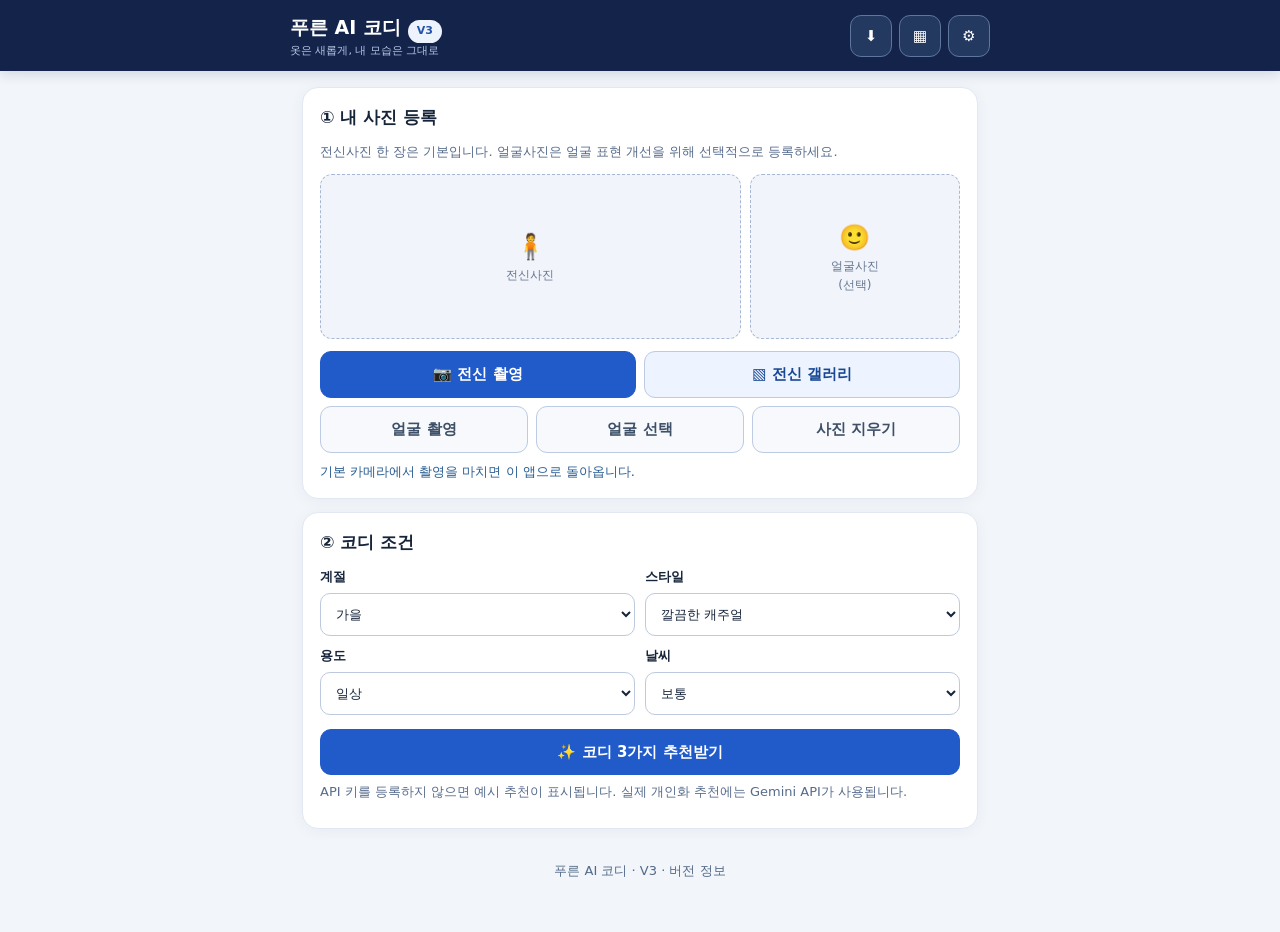
==== commit 7b03258d: "Release AI Fashion Stylist V3: installable PWA, history, background editing, subscriber AI sharing a" ====
--- a/index.html
+++ b/index.html
@@ -1,247 +1,97 @@
-<!DOCTYPE html>
+<!doctype html>
 <html lang="ko">
 <head>
-<meta charset="utf-8">
-<meta name="viewport" content="width=device-width,initial-scale=1,viewport-fit=cover">
-<meta name="theme-color" content="#152449">
-<title>푸른 AI 코디 V2</title>
-<style>
-*{box-sizing:border-box}body{margin:0;background:#f4f7fb;color:#24324a;font-family:system-ui,-apple-system,"Malgun Gothic",sans-serif;line-height:1.5}
-header{background:#152449;color:#fff;padding:16px}header>div{max-width:680px;margin:auto;display:flex;align-items:center;justify-content:space-between}
-header strong{font-size:20px}header small{display:block;color:#c2cce2}main{max-width:680px;margin:16px auto;padding:0 14px 28px;display:grid;gap:14px}
-section{border:1px solid #e1e7f2;border-radius:17px;padding:18px;background:#fff;box-shadow:0 3px 15px #14295308}
-h1{font-size:23px;margin:0 0 8px}h2{font-size:18px;margin:0 0 13px}.sub{color:#687792;font-size:13px}
-button,input,select{font:inherit}button{cursor:pointer}button:disabled{opacity:.6;cursor:wait}
-button:focus-visible,input:focus-visible,select:focus-visible{outline:3px solid #94b4ff;outline-offset:2px}
-#settingsBtn{background:#33466d;border:1px solid #64769a;border-radius:12px;color:white;width:45px;height:45px;font-size:20px}
-.upload{display:flex;align-items:center;justify-content:center;flex-direction:column;gap:8px;min-height:155px;background:#f5f8ff;border:2px dashed #b1c4e8;border-radius:13px;text-align:center;cursor:pointer;padding:12px}
-.upload input{position:absolute;opacity:0;width:1px;height:1px}.upload strong{font-size:15px}.upload img{display:none;max-width:100%;max-height:260px;object-fit:contain;border-radius:9px}
-.grid{display:grid;grid-template-columns:1fr 1fr;gap:12px}label.field{display:grid;gap:6px;font-size:14px;font-weight:650}
-select,input[type=password]{width:100%;padding:12px;background:#fff;border:1px solid #cdd6e7;border-radius:10px;color:#24324a;min-height:45px}
-.primary{width:100%;min-height:51px;background:#3b66ed;color:white;border:0;border-radius:13px;font-weight:800;margin-top:16px}
-.secondary{border:1px solid #c3d2ec;background:#f6f8fe;color:#2853ab;border-radius:10px;padding:10px 13px}
-#status{min-height:25px;color:#3f62a9;font-size:13px;margin:10px 0 0}#results{display:none}
-.look{border:1px solid #e0e7f2;border-radius:13px;background:#fcfdff;padding:14px;margin:12px 0}
-.look h3{margin:0 0 8px;font-size:16px}.look p{margin:5px 0;font-size:14px}
-.note{font-size:13px;color:#62708a}.modalwrap{position:fixed;inset:0;z-index:5;display:none;align-items:center;justify-content:center;background:#07152ab8;padding:14px}
-.modalwrap.show{display:flex}.modal{background:white;padding:20px;border-radius:16px;width:min(100%,450px);max-height:90dvh;overflow:auto}
-.modalHead{display:flex;justify-content:space-between;align-items:center}.modalHead h2{margin:0}
-#close{border:0;background:#eef1f6;border-radius:8px;font-size:20px;width:38px;height:38px}
-.warning{background:#fff7e5;padding:10px;border-radius:10px;font-size:12px;color:#71501f}
-#version{display:block;width:100%;text-align:center;border:1px solid #dae4f5;border-radius:12px;padding:14px;margin-top:17px;background:#f4f7fb;font-size:21px;font-weight:800}
-#devmenu{display:none;padding:13px;background:#eaf1ff;border-radius:12px;margin-top:12px}#devmenu.show{display:block}
-#devmenu a{display:block;background:#265bc0;border-radius:10px;color:white;padding:12px;text-align:center;text-decoration:none;font-weight:750}
-footer{text-align:center;padding:5px 14px 27px;color:#8694a9;font-size:12px}
-@media(max-width:350px){.grid{grid-template-columns:1fr}section{padding:14px}}
-
-.photoActions{display:grid;grid-template-columns:1fr 1fr;gap:10px}.photoActions button{min-height:50px}.previewBox{background:#f4f7fc;border:1px dashed #b7c8e2;border-radius:13px;min-height:150px;display:grid;place-items:center;padding:12px;text-align:center;margin-top:12px;overflow:hidden}.previewBox img{max-width:100%;max-height:360px;object-fit:contain;border-radius:10px}.cameraStage{display:none;margin-top:10px}.cameraStage video{width:100%;max-height:490px;object-fit:contain;background:#111;border-radius:13px}.cameraStage .photoActions{margin-top:9px}
-.settingsActions{display:grid;grid-template-columns:1fr 1fr;gap:9px}.settingsActions button{min-height:47px}.linkBtn{display:block;text-align:center;background:#e9f0ff;color:#1a4fad;text-decoration:none;border-radius:11px;padding:12px;font-weight:700;margin:12px 0}
-.checkboxLine{font-size:13px;display:flex;gap:8px;align-items:flex-start;margin:12px 0}.checkboxLine input{margin-top:3px}.apiState{font-size:13px;min-height:23px;color:#2853ab;margin-top:9px;white-space:pre-wrap;overflow-wrap:anywhere}
-.rank{font-weight:800;color:#204bbb}.look button{margin-top:9px;width:100%}.fitResult img{width:100%;max-height:670px;object-fit:contain;border-radius:12px;background:#e6eaf2}.fitResult a{display:block;text-align:center;margin-top:12px}.tiny{font-size:12px;color:#63718b}
-#fitting[hidden],#results[hidden]{display:none!important}@media(max-width:360px){.photoActions{grid-template-columns:1fr}}
-</style>
+<meta charset="utf-8"><meta name="viewport" content="width=device-width,initial-scale=1,viewport-fit=cover">
+<meta name="theme-color" content="#13234a"><meta name="color-scheme" content="light">
+<meta name="description" content="사진과 상황에 맞는 AI 코디 추천, 가상 피팅, 기록 갤러리">
+<title>푸른 AI 코디 V3</title>
+<link rel="manifest" href="manifest.webmanifest"><link rel="icon" href="icon.svg" type="image/svg+xml">
+<link rel="stylesheet" href="styles.css?v=3">
 </head>
 <body>
-<header><div><div><strong>푸른 AI 코디</strong><small>내 사진과 상황에 맞는 옷차림 제안</small></div><button id="settingsBtn" aria-label="설정 열기">⚙</button></div></header>
+<header><div class="head"><div class="brand">푸른 AI 코디 <span class="bubble">V3</span><small>옷은 새롭게, 내 모습은 그대로</small></div><div class="headBtns">
+<button id="installBtn" title="앱 설치" aria-label="스마트폰에 설치">⬇</button>
+<button id="historyBtn" title="내 기록" aria-label="내 기록 열기">▦</button>
+<button id="settingsBtn" title="설정" aria-label="설정 열기">⚙</button>
+</div></div></header>
 <main>
-<section><h1>오늘 어떤 코디가 좋을까요?</h1><p class="sub">사진은 선택 사항입니다. Gemini API 키가 없을 때는 예시 추천으로 화면을 미리 확인할 수 있습니다.</p></section>
-<section><h2>① 전신사진 선택</h2><p class="sub">우선 정면 전신사진 한 장으로 분석합니다. 휴대폰 카메라로 촬영하거나 갤러리에서 고르세요.</p>
-<div class="photoActions"><button id="takeCamera" class="secondary" type="button">📷 사진 촬영</button><button id="takeGallery" class="secondary" type="button">🖼 갤러리 선택</button></div>
-<input type="file" id="cameraFile" accept="image/*" capture="environment" hidden><input type="file" id="galleryFile" accept="image/*" hidden>
-<div class="cameraStage" id="cameraStage"><video id="cameraVideo" autoplay playsinline muted></video><div class="photoActions"><button id="captureNow" class="primary" type="button" style="margin:0">📷 이 장면 촬영</button><button id="cancelCamera" class="secondary" type="button">카메라 닫기</button></div></div>
-<div class="previewBox"><img id="preview" alt="선택한 전신사진" hidden><span id="photoHint" class="sub">선택한 사진이 여기에 나타납니다.</span></div>
-<button id="removePhoto" class="secondary" type="button" hidden style="margin-top:10px;width:100%">사진 지우기</button>
-<p class="tiny">사진은 이 앱 서버에 저장하지 않습니다. AI 추천이나 가상 피팅을 실행하면 사진이 Google Gemini API에 전송됩니다.</p></section>
-<section><h2>② 계절과 스타일</h2><div class="grid">
+<section class="panel" id="photoPanel">
+<h2>① 내 사진 등록</h2><p class="hint">전신사진 한 장은 기본입니다. 얼굴사진은 얼굴 표현 개선을 위해 선택적으로 등록하세요.</p>
+<div class="previewGrid">
+<div class="preview"><img id="portraitPreview" alt="전신사진" hidden><span id="portraitHint"><span class="emoji">🧍</span><br>전신사진</span></div>
+<div class="preview face"><img id="facePreview" alt="얼굴사진" hidden><span id="faceHint"><span class="emoji">🙂</span><br>얼굴사진<br>(선택)</span></div>
+</div>
+<div class="actions"><button class="btn primary" id="portraitCamera" type="button">📷 전신 촬영</button><button class="btn" id="portraitGallery" type="button">▧ 전신 갤러리</button></div>
+<div class="actions" style="margin-top:8px"><button class="btn gray" id="faceCamera" type="button">얼굴 촬영</button><button class="btn gray" id="faceGallery" type="button">얼굴 선택</button><button class="btn gray" id="clearPhoto" type="button">사진 지우기</button></div>
+<input id="portraitInput" type="file" accept="image/*" capture="environment"><input id="portraitGalleryInput" type="file" accept="image/*" hidden><input id="faceInput" type="file" accept="image/*" capture="user"><input id="faceGalleryInput" type="file" accept="image/*" hidden>
+<p id="photoStatus" role="status">기본 카메라에서 촬영을 마치면 이 앱으로 돌아옵니다.</p>
+</section>
+<section class="panel" id="choices">
+<h2>② 코디 조건</h2>
+<div class="cols">
 <label class="field">계절<select id="season"><option>봄</option><option>여름</option><option selected>가을</option><option>겨울</option></select></label>
-<label class="field">스타일<select id="style"><option>깔끔한 캐주얼</option><option>비즈니스</option><option>미니멀</option><option>편안한 데일리</option><option>스포티</option></select></label>
-<label class="field">상황<select id="occasion"><option>일상</option><option>출근·업무</option><option>모임</option><option>여행</option><option>데이트</option></select></label>
-<label class="field">날씨<select id="weather"><option>보통</option><option>더움</option><option>쌀쌀함</option><option>추움</option><option>비</option></select></label></div>
-<button id="go" class="primary">✨ 코디 3가지 추천받기</button><p id="status" aria-live="polite">설정에서 Gemini API 키를 입력하면 AI 추천을 시작할 수 있습니다.</p></section>
-<section id="results" hidden><h2 id="resultTitle">추천 코디 3가지</h2><div id="cards"></div><p id="resultNote" class="note"></p></section>
-<section id="fitting" hidden><h2>👕 선택한 코디 입어보기</h2><p id="fitStatus" class="sub"></p><div class="fitResult"><img id="fitImage" alt="AI가 생성한 가상 피팅 이미지"><a id="fitDownload" class="secondary" download="pureun-fashion-v2-fitting.png">이미지 저장</a></div><p class="tiny">AI가 생성한 예시 이미지입니다. 실제 제품의 치수·핏·색상을 보장하지 않습니다.</p></section>
+<label class="field">스타일<select id="style"><option>깔끔한 캐주얼</option><option>비즈니스</option><option>미니멀</option><option>정장</option><option>편안한 데일리</option><option>스포티</option></select></label>
+<label class="field">용도<select id="occasion"><option>일상</option><option>출근·업무</option><option>모임</option><option>여행</option><option>데이트</option></select></label>
+<label class="field">날씨<select id="weather"><option>보통</option><option>더움</option><option>쌀쌀함</option><option>추움</option><option>비</option></select></label>
+</div>
+<button id="recommend" class="btn primary full" style="margin-top:14px">✨ 코디 3가지 추천받기</button>
+<p class="hint">API 키를 등록하지 않으면 예시 추천이 표시됩니다. 실제 개인화 추천에는 Gemini API가 사용됩니다.</p>
+<p id="runStatus" role="status"></p>
+</section>
+<section class="panel" id="results" hidden>
+<h2>③ 나에게 어울리는 코디</h2><div id="looks"></div>
+<p class="muted" id="resultNote"></p>
+</section>
+<section class="panel" id="sharePanel" hidden>
+<h2>④ 구독 AI로 이미지 만들기 <span class="bubble">추가 API 비용 없음</span></h2>
+<p class="hint">선택한 코디를 이미지 생성용 지시문으로 정리합니다. 사진과 문장을 스마트폰의 공유 기능으로 전달하세요. 자동 첨부·자동 반환은 서비스마다 지원이 다릅니다.</p>
+<label class="field">선택한 코디<select id="shareLook"></select></label>
+<div class="actions" style="margin-top:10px"><button class="btn" id="shareFiles">📤 사진+지시문 공유</button><button class="btn" id="copyPrompt">📋 지시문 복사</button></div>
+<div class="actions" style="margin-top:8px"><button class="btn gray" data-open-ai="chatgpt">ChatGPT 열기</button><button class="btn gray" data-open-ai="gemini">Gemini 열기</button><button class="btn gray" data-open-ai="claude">Claude 열기</button></div>
+<p class="muted">Claude는 사진 생성 대신 코디 분석·프롬프트 보완 용도로 활용합니다. 사진·글이 자동 첨부되지 않으면 복사와 갤러리에서 첨부해주세요.</p>
+<label class="field">생성된 이미지 가져오기<input id="importResult" type="file" accept="image/*" hidden></label>
+<button class="btn full" id="importBtn" type="button">🖼 ChatGPT·Gemini 생성 이미지 가져오기</button>
+<p id="shareStatus" role="status"></p>
+</section>
+<section class="panel" id="fitting" hidden>
+<h2>⑤ 가상 피팅 결과</h2>
+<p id="fitStatus" role="status"></p>
+<img id="fitImg" alt="코디 가상 피팅" style="width:100%;max-height:560px;object-fit:contain;border-radius:12px;background:#f2f4f9">
+<div class="actions" style="margin-top:9px"><button class="btn primary" id="openEditor" type="button">배경 바꾸기</button><button class="btn" id="saveFit" type="button">이미지 저장</button></div>
+</section>
+<section class="panel" id="editorPanel" hidden>
+<h2>⑥ 배경 편집 <span class="bubble">변경 시 AI 과금 없음</span></h2>
+<p class="hint">배경 제거는 스마트폰 안에서 한 번만 처리합니다. 인터넷에서 무료 처리 모델을 최초 다운로드할 수 있습니다.</p>
+<div class="editor" id="editor"><div id="bgSolid" class="solid" style="background:#fff"></div><img id="bgImage" class="backgroundImg" alt="" hidden><img id="subjectImage" class="personImg" alt="인물"></div>
+<div class="bgChoices" id="bgColors"></div>
+<div class="actions"><button class="btn gray" id="chooseBackground" type="button">내 사진 배경</button><button class="btn gray" id="removeBg" type="button">✂️ 인물 배경 제거</button></div>
+<input type="file" id="backgroundInput" accept="image/*">
+<p id="bgStatus" role="status"></p>
+<div class="actions" style="margin-top:10px"><button id="exportComposite" class="btn primary" type="button">완성 사진 내보내기</button><button id="saveComposite" class="btn" type="button">앱 갤러리에 저장</button></div>
+</section>
+<section class="panel" id="galleryPanel" hidden>
+<div class="actions" style="align-items:center;justify-content:space-between"><h2>내 코디 기록</h2><button class="btn gray" id="closeHistory" type="button">닫기</button></div>
+<p class="hint">사진과 생성 결과는 이 기기의 브라우저 내부에 저장됩니다. 데이터 삭제나 기기 변경 시 없어질 수 있습니다.</p>
+<div class="gallery" id="historyGrid"></div>
+<div class="actions" style="margin-top:12px"><button class="btn" id="backupBtn">📦 기록 백업</button><button class="btn gray" id="restoreBtn">기록 복원</button></div><input type="file" id="restoreFile" accept="application/json">
+<p id="saveStatus" role="status"></p>
+</section>
+<div class="footer"><button id="version" type="button">푸른 AI 코디 · V3 · 버전 정보</button><div id="dev"><a class="link" href="https://github.com/lsc571-max/ai-fashion-stylist/upload/main" target="_blank" rel="noopener">GitHub HTML 업로드 화면</a><p class="muted">버전 5회 터치로 표시됩니다. 보안 인증은 아닙니다.</p></div></div>
 </main>
-<footer>푸른 AI 코디 · V2 · 사진은 앱 서버에 저장하지 않음</footer>
-<div class="modalwrap" id="backdrop"><div class="modal" role="dialog" aria-modal="true" aria-labelledby="settingsTitle">
-<div class="modalHead"><h2 id="settingsTitle">설정</h2><button id="close" aria-label="설정 닫기">×</button></div>
-<a class="linkBtn" href="https://aistudio.google.com/app/apikey" target="_blank" rel="noopener noreferrer">🔑 Gemini API 키 발급받기</a>
-<p><label class="field">Gemini API 키<input type="password" id="key" placeholder="Google AI Studio에서 복사한 키" autocomplete="off" spellcheck="false"></label></p>
-<label class="checkboxLine"><input type="checkbox" id="remember"><span>이 기기에 API 키 기억하기 (개인 기기에서만 사용)</span></label>
-<div class="settingsActions"><button class="secondary" id="saveKey" type="button">💾 저장하기</button><button class="secondary" id="testKey" type="button">🔗 연결 테스트</button></div>
-<p id="apiStatus" class="apiState" role="status" aria-live="polite">저장 후 연결 테스트를 눌러 실제 Gemini 응답을 확인하세요.</p>
-<p class="warning">API 키를 기기에 기억하도록 선택하면 브라우저 저장소에 평문으로 남습니다. 공용 기기에서는 선택하지 마세요. 공개 서비스는 서버에서 API 키를 관리해야 합니다. 테스트도 소량의 API 사용량이 발생할 수 있습니다.</p>
-<button id="clear" class="secondary" type="button" style="width:100%">저장된 API 키 지우기</button>
-<button id="version" type="button">V2<span class="sub" style="display:block;font-weight:400">앱 버전</span></button>
-<div id="devmenu"><strong>개발자 메뉴</strong><p class="sub">GitHub에 로그인한 후 코디 앱 파일을 업로드합니다.</p><a href="https://github.com/lsc571-max/ai-fashion-stylist/upload/main" target="_blank" rel="noopener noreferrer">GitHub HTML 업로드</a><p class="sub">버전 5회 터치는 숨김 메뉴일 뿐 보안 인증이 아닙니다.</p></div>
+<div class="overlay" id="settingsOverlay" role="presentation"><div class="dialog" role="dialog" aria-modal="true" aria-labelledby="settingsTitle">
+<div class="top"><h2 id="settingsTitle">설정</h2><button id="closeSettings" type="button" aria-label="닫기">×</button></div>
+<a class="btn full" style="display:block;text-align:center;text-decoration:none" href="https://aistudio.google.com/app/apikey" target="_blank" rel="noopener">🔑 Gemini API 키 발급받기</a>
+<label class="field">Gemini API 키<input id="apiKey" type="password" autocomplete="off" placeholder="API 키 붙여넣기"></label>
+<label class="toggle"><input id="rememberKey" type="checkbox">이 기기에 키 기억하기 (개인 기기에서만)</label>
+<div class="actions"><button id="saveKey" class="btn">💾 저장하기</button><button id="testKey" class="btn">🔗 연결 테스트</button></div>
+<p id="apiStatus" role="status"></p>
+<button id="clearKey" class="btn gray full">저장된 키 지우기</button>
+<div class="divider"></div>
+<label class="field">유료 가상 피팅 이미지 모델<select id="imageModel"><option value="gemini-3.1-flash-lite-image">절약형 · Nano Banana 2 Lite</option><option value="gemini-3.1-flash-image">균형형 · Nano Banana 2</option><option value="gemini-3-pro-image">고급형 · Nano Banana Pro</option></select></label>
+<label class="field">예상 환율 (1달러당 원)<input id="fx" inputmode="numeric" type="number" value="1450" min="500" max="3000"></label>
+<div class="warn">API 유료 생성은 사용자가 확인한 뒤에만 호출합니다. 예상 비용은 1K 이미지 1장 출력 기준의 참고값이며 입력 토큰·세금·실제 환율 등이 더해질 수 있습니다. 모델 요금은 변경될 수 있습니다.</div>
+<div class="warn">이 기기에 키 기억하기는 브라우저에 암호화되지 않은 키를 남깁니다. 공용기기에서는 선택하지 마세요. 공개 서비스에서는 서버를 통해 키를 보호해야 합니다.</div>
 </div></div>
-<script>
-(function(){
-"use strict";
-const $=id=>document.getElementById(id);
-const TEXT_MODELS=["gemini-3.5-flash-lite","gemini-3.1-flash-lite"];
-const IMAGE_MODEL="gemini-3.1-flash-lite-image";
-const KEY_STORAGE="pureun-fashion-v2-key";
-let key="",photo="",photoSerial=0,model=TEXT_MODELS[0],busy=false,videoStream=null,selectedOutfits=[],demoMode=true,secretTaps=0,lastTap=0;
-const resultCache=new Map(),fitCache=new Map(),back=$("backdrop");
-function apiMessage(message,bad){$("apiStatus").textContent=message;$("apiStatus").style.color=bad?"#b02f3b":"#2853ab";}
-function status(message,bad){$("status").textContent=message;$("status").style.color=bad?"#b02f3b":"#2853ab";}
-function setBusy(id,on){$(id).disabled=on;}
-function showSettings(){back.classList.add("show");$("key").value=key;}
-function hideSettings(){back.classList.remove("show");}
-$("settingsBtn").onclick=showSettings;$("close").onclick=hideSettings;
-back.onclick=e=>{if(e.target===back)hideSettings();};
-document.addEventListener("keydown",e=>{if(e.key==="Escape"){hideSettings();stopCamera();}});
-try{const saved=localStorage.getItem(KEY_STORAGE);if(saved){key=saved;$("key").value=saved;$("remember").checked=true;apiMessage("이 기기에 저장된 키를 불러왔습니다. 연결 테스트로 확인하세요.");}}catch(e){apiMessage("이 브라우저에서는 영구 저장이 제한될 수 있습니다.",true);}
-$("saveKey").onclick=()=>{
-const candidate=$("key").value.trim();
-if(!candidate){apiMessage("API 키를 입력한 다음 저장해 주세요.",true);return;}
-key=candidate;resultCache.clear();fitCache.clear();
-try{if($("remember").checked){localStorage.setItem(KEY_STORAGE,key);apiMessage("이 기기에 저장했습니다. 이제 연결 테스트를 눌러주세요.");}
-else{localStorage.removeItem(KEY_STORAGE);apiMessage("현재 탭 메모리에 저장했습니다. 새로고침하면 사라집니다. 연결 테스트를 눌러주세요.");}}
-catch(e){apiMessage("브라우저 저장이 차단됐습니다. 현재 탭에서는 사용할 수 있습니다.",true);}
-};
-$("clear").onclick=()=>{key="";$("key").value="";$("remember").checked=false;resultCache.clear();fitCache.clear();try{localStorage.removeItem(KEY_STORAGE);}catch(e){}apiMessage("키를 지웠습니다. 예시 코디를 사용할 수 있습니다.");};
-$("version").onclick=()=>{const now=Date.now();secretTaps=now-lastTap<1700?secretTaps+1:1;lastTap=now;if(secretTaps>=5){$("devmenu").classList.toggle("show");secretTaps=0;}};
-function explainError(err){
-if(err.name==="AbortError")return "요청 시간이 초과됐습니다. 인터넷 연결을 확인하고 다시 시도하세요.";
-const code=err.code;
-if(code===400)return "400 요청 오류: 사진 또는 API 요청 형식을 확인해야 합니다. "+err.message;
-if(code===401||code===403)return code+" 인증·권한 오류: API 키, 프로젝트 권한, 결제 설정을 확인하세요. "+err.message;
-if(code===404)return "404 모델 오류: 해당 API 키로 이 모델을 사용할 수 없거나 모델 경로가 변경됐습니다. "+err.message;
-if(code===429)return "429 사용량 제한: 할당량이나 과금 한도를 확인하세요. "+err.message;
-if(code===402)return "402 결제 오류: 이미지 생성 모델의 결제 프로젝트가 준비됐는지 확인하세요. "+err.message;
-return err.message||"알 수 없는 오류가 발생했습니다.";
-}
-async function request(modelName,body,ms){
-const controller=new AbortController(),t=setTimeout(()=>controller.abort(),ms||45000);
-try{
-const response=await fetch("https://generativelanguage.googleapis.com/v1beta/models/"+encodeURIComponent(modelName)+":generateContent",{
-method:"POST",headers:{"Content-Type":"application/json","x-goog-api-key":key},body:JSON.stringify(body),signal:controller.signal});
-const json=await response.json().catch(()=>({}));
-if(!response.ok){const er=new Error(String((json.error&&json.error.message)||"모델 응답 오류").slice(0,500));er.code=response.status;throw er;}
-return json;
-}finally{clearTimeout(t);}
-}
-function responseText(json){return ((json.candidates&&json.candidates[0]&&json.candidates[0].content&&json.candidates[0].content.parts)||[]).map(p=>p.text||"").join("");}
-async function callText(body,ms){
-const order=[model,...TEXT_MODELS.filter(m=>m!==model)],seen=new Set();let last;
-for(const candidate of order){if(seen.has(candidate))continue;seen.add(candidate);
-try{const json=await request(candidate,body,ms||45000);model=candidate;return json;}
-catch(e){last=e;if(e.code!==404)throw e;}}
-throw last||new Error("사용 가능한 텍스트 모델을 찾지 못했습니다.");
-}
-$("testKey").onclick=async()=>{
-if(!$("key").value.trim()){apiMessage("API 키를 먼저 입력하세요.",true);return;}
-if($("key").value.trim()!==key){apiMessage("입력한 API 키를 먼저 '저장하기'로 저장하세요.",true);return;}
-setBusy("testKey",true);apiMessage("Gemini에 간단한 실제 요청을 보내 연결 중입니다…");
-try{
-const json=await callText({contents:[{role:"user",parts:[{text:"연결 확인 테스트입니다. 한국어로 '연결 성공'이라는 문구를 답하세요."}]}],generationConfig:{maxOutputTokens:256,temperature:0}},30000);
-if(!responseText(json).trim())throw Error("응답이 비어 있습니다. 모델 한도 또는 응답 설정을 확인해 주세요.");
-apiMessage("✅ Gemini 연결 성공 · 사용 모델: "+model+" · 테스트 요청 1회 사용");
-}catch(e){apiMessage("❌ 연결 실패 · "+explainError(e),true);}
-finally{setBusy("testKey",false);}
-};
-const fileData=f=>new Promise((resolve,reject)=>{const r=new FileReader();r.onload=()=>resolve(r.result);r.onerror=()=>reject(new Error("파일을 읽을 수 없습니다."));r.readAsDataURL(f);});
-const compress=url=>new Promise((resolve,reject)=>{const img=new Image();img.onload=()=>{try{const scale=Math.min(1,1024/Math.max(img.width,img.height)),c=document.createElement("canvas");c.width=Math.round(img.width*scale);c.height=Math.round(img.height*scale);const ctx=c.getContext("2d");ctx.fillStyle="#fff";ctx.fillRect(0,0,c.width,c.height);ctx.drawImage(img,0,0,c.width,c.height);resolve(c.toDataURL("image/jpeg",.78));}catch(e){reject(e);}};img.onerror=()=>reject(new Error("이미지를 열 수 없습니다."));img.src=url;});
-async function acceptPhoto(file){
-if(!file)return;
-if(!file.type.startsWith("image/")||file.size>20*1024*1024){status("20MB 이하 이미지 파일만 선택할 수 있습니다.",true);return;}
-status("사진을 준비하고 있습니다…");
-try{const next=await compress(await fileData(file));setPhoto(next);status("전신사진이 준비됐습니다.");}catch(e){status(explainError(e),true);}
-}
-function setPhoto(src){
-photo=src;photoSerial++;resultCache.clear();fitCache.clear();selectedOutfits=[];$("results").hidden=true;$("fitting").hidden=true;
-$("preview").src=src;$("preview").hidden=false;$("photoHint").hidden=true;$("removePhoto").hidden=false;
-}
-$("galleryFile").onchange=e=>acceptPhoto(e.target.files&&e.target.files[0]);
-$("cameraFile").onchange=e=>acceptPhoto(e.target.files&&e.target.files[0]);
-$("takeGallery").onclick=()=>{$("galleryFile").value="";$("galleryFile").click();};
-$("takeCamera").onclick=async()=>{
-if(navigator.mediaDevices&&navigator.mediaDevices.getUserMedia){
-try{videoStream=await navigator.mediaDevices.getUserMedia({audio:false,video:{facingMode:{ideal:"environment"},width:{ideal:1280},height:{ideal:1920}}});$("cameraVideo").srcObject=videoStream;$("cameraStage").style.display="block";await $("cameraVideo").play();return;}
-catch(e){stopCamera();status("브라우저 카메라를 열지 못해 휴대폰 촬영 기능으로 전환합니다.");}
-}
-$("cameraFile").value="";$("cameraFile").click();
-};
-function stopCamera(){if(videoStream){videoStream.getTracks().forEach(t=>t.stop());videoStream=null;}$("cameraVideo").srcObject=null;$("cameraStage").style.display="none";}
-$("cancelCamera").onclick=stopCamera;
-$("captureNow").onclick=async()=>{
-const video=$("cameraVideo");
-if(!video.videoWidth){status("카메라 영상이 준비되지 않았습니다.",true);return;}
-try{const w=video.videoWidth,h=video.videoHeight,can=document.createElement("canvas");can.width=w;can.height=h;can.getContext("2d").drawImage(video,0,0,w,h);const reduced=await compress(can.toDataURL("image/jpeg",.86));setPhoto(reduced);stopCamera();status("사진 촬영이 완료됐습니다.");}catch(e){status(explainError(e),true);}
-};
-$("removePhoto").onclick=()=>{photo="";photoSerial++;resultCache.clear();fitCache.clear();selectedOutfits=[];$("results").hidden=true;$("fitting").hidden=true;$("preview").hidden=true;$("preview").removeAttribute("src");$("photoHint").hidden=false;$("removePhoto").hidden=true;status("사진을 지웠습니다.");};
-function makeEl(tag,content,cls){const x=document.createElement(tag);if(cls)x.className=cls;if(content!=null)x.textContent=String(content);return x;}
-function row(card,label,value){if(!value)return;const p=makeEl("p");p.append(makeEl("strong",label+"  "),document.createTextNode(String(value)));card.append(p);}
-function demoData(season,style,occasion,weather){
-const cold=season==="겨울"||weather==="쌀쌀함"||weather==="추움";
-return{outfits:[
-{name:"단정한 오피스 코디",top:"아이보리 니트",bottom:"네이비 슬랙스",outer:cold?"그레이 울 코트":"네이비 재킷",shoes:"브라운 로퍼",colors:"아이보리 · 네이비",why:"출근에 무난하고 단정한 색 조합입니다."},
-{name:"실용적인 캐주얼 코디",top:"연하늘색 셔츠",bottom:"차콜 팬츠",outer:cold?"네이비 가디건":"가벼운 블레이저",shoes:"흰색 스니커즈",colors:"블루 · 차콜",why:"활동성과 격식을 적절히 조화시킵니다."},
-{name:"편안한 대안 코디",top:"차분한 회색 스웨터",bottom:"진청 데님",outer:cold?"경량 패딩":"가벼운 재킷",shoes:"검정 스니커즈",colors:"그레이 · 인디고",why:"편안함을 우선한 대안입니다."}
-],note:season+" / "+style+" / "+occasion+" / "+weather+" 조건의 화면 예시입니다."};
-}
-function render(data,isDemo){
-if(!data||!Array.isArray(data.outfits)||data.outfits.length<3)throw Error("추천 데이터 형식이 올바르지 않습니다.");
-demoMode=isDemo;selectedOutfits=data.outfits.slice(0,3);$("resultTitle").textContent=isDemo?"예시 코디 1~3순위":"AI 추천 코디 1~3순위";$("cards").replaceChildren();$("fitting").hidden=true;
-selectedOutfits.forEach((look,i)=>{
-const card=makeEl("article",null,"look");
-card.append(makeEl("h3",(i+1)+"순위 · "+(i===0?"가장 추천":i===1?"차선 추천":"세 번째 추천"),"rank"));
-card.append(makeEl("p",look.name||"추천 코디"));
-row(card,"상의",look.top);row(card,"하의",look.bottom);row(card,"겉옷",look.outer);row(card,"신발",look.shoes);row(card,"색 조합",look.colors);row(card,"추천 이유",look.why);
-const b=makeEl("button","👕 이 코디 입어보기 (이미지 생성 비용 발생)","secondary");b.type="button";b.disabled=isDemo;b.title=isDemo?"실제 AI 추천과 전신사진이 필요합니다.":"";
-b.onclick=()=>generateFitting(i);card.append(b);$("cards").append(card);
-});
-$("resultNote").textContent=(data.note||"")+(isDemo?" · AI 분석 결과가 아닌 예시입니다. 가상 피팅은 API 키 연결 후 사용할 수 있습니다.":" · 1~3순위는 AI의 주관적 추천으로 정답이나 착용 적합도를 보장하지 않습니다.");
-$("results").hidden=false;$("results").style.display="block";$("results").scrollIntoView({behavior:"smooth",block:"start"});
-}
-function getOptions(){return[$("season").value,$("style").value,$("occasion").value,$("weather").value];}
-function parseJSON(s){try{return JSON.parse(s);}catch(e){const a=s.indexOf("{"),b=s.lastIndexOf("}");if(a>=0&&b>a)return JSON.parse(s.slice(a,b+1));throw new Error("AI 추천 결과를 JSON으로 해석하지 못했습니다.");}}
-$("go").onclick=async()=>{
-if(busy)return;busy=true;$("go").disabled=true;$("go").textContent="코디 추천 중…";
-const [season,style,occasion,weather]=getOptions(),ck=[photoSerial,season,style,occasion,weather,key?"ai:"+model:"demo"].join("|");
-status(key?"실제 Gemini AI로 코디를 추천하고 있습니다.":"예시 코디를 표시합니다.");
-try{let data=resultCache.get(ck);
-if(!data){if(!key){data=demoData(season,style,occasion,weather);}
-else{
-const prompt="당신은 실용적인 한국어 패션 스타일리스트입니다. 계절 "+season+", 스타일 "+style+", 상황 "+occasion+", 날씨 "+weather+"에 적합한 현실적인 옷차림 3개를 종합 적합도 순서대로 1~3순위로 추천하세요. 각 스타일의 이름과 상의, 하의, 겉옷, 신발, 색상, 추천 이유를 간결하게 제시하세요. "+
-(photo?"첨부한 전신사진의 관찰 가능한 옷차림과 색상만 참고하세요. 체중·나이·성별·건강 상태를 추측하지 마세요. ":"사진이 없으므로 일반적인 코디를 제안하세요. ")+
-"반드시 JSON 객체만 답하세요. 정확한 속성 구조는 {\"outfits\":[{\"name\":\"\",\"top\":\"\",\"bottom\":\"\",\"outer\":\"\",\"shoes\":\"\",\"colors\":\"\",\"why\":\"\"},{\"name\":\"\",\"top\":\"\",\"bottom\":\"\",\"outer\":\"\",\"shoes\":\"\",\"colors\":\"\",\"why\":\"\"},{\"name\":\"\",\"top\":\"\",\"bottom\":\"\",\"outer\":\"\",\"shoes\":\"\",\"colors\":\"\",\"why\":\"\"}],\"note\":\"\"} 입니다.";
-const parts=[{text:prompt}];if(photo)parts.push({inlineData:{mimeType:"image/jpeg",data:photo.split(",")[1]}});
-const response=await callText({contents:[{role:"user",parts}],generationConfig:{responseMimeType:"application/json",temperature:.5,maxOutputTokens:2000}},60000);
-data=parseJSON(responseText(response));
-}
-resultCache.set(ck,data);
-}
-render(data,!key);
-status(key?"✅ AI 코디 추천 완료 · 사용 모델: "+model:"예시 코디입니다. 실제 AI 추천은 설정에서 API 키 저장 후 사용하세요.");
-}catch(e){status(explainError(e),true);}
-finally{busy=false;$("go").disabled=false;$("go").textContent="✨ 코디 3가지 추천받기";}
-};
-async function generateFitting(index){
-if(!key){status("설정에서 API 키를 저장하세요.",true);return;}
-if(!photo){status("가상 피팅에는 전신사진이 필요합니다. 먼저 사진을 선택하세요.",true);window.scrollTo({top:0,behavior:"smooth"});return;}
-if(busy)return;
-const look=selectedOutfits[index];if(!look)return;
-const ck=[photoSerial,index,look.name,look.top,look.bottom,look.outer,look.shoes].join("|");
-let img=fitCache.get(ck);
-if(!img){
-const yes=confirm("선택한 "+(index+1)+"순위 코디로 가상 피팅 이미지 1장을 생성할까요?\n\nGemini 3.1 Flash Lite Image는 무료 등급이 제공되지 않습니다. 1K 이미지 출력 기준 약 US$0.0336에 입력 토큰 등의 비용이 추가됩니다.\n\n결제 설정이 안 되어 있으면 요청이 실패할 수 있습니다. 확인을 누르면 API를 호출합니다.");
-if(!yes)return;
-}
-busy=true;$("fitting").hidden=false;$("fitStatus").textContent="가상 피팅 이미지를 준비하고 있습니다…";$("fitImage").hidden=true;$("fitDownload").hidden=true;$("fitting").scrollIntoView({behavior:"smooth",block:"start"});
-try{
-if(!img){
-const prompt="Edit the provided full-body photo to show the SAME person realistically wearing this specific outfit. Keep the person's face, hairstyle, posture, visible body proportions, hands, lighting, and background as faithful to the source as possible. Change ONLY the clothing and shoes when visible. Outfit: top "+(look.top||"")+", bottoms "+(look.bottom||"")+", outerwear "+(look.outer||"")+", shoes "+(look.shoes||"")+", colors "+(look.colors||"")+". Photorealistic, modest, natural fabric folds, do not add logos, text, or unrelated objects. Generate one complete full-body portrait image.";
-const json=await request(IMAGE_MODEL,{contents:[{role:"user",parts:[{text:prompt},{inlineData:{mimeType:"image/jpeg",data:photo.split(",")[1]}}]}],generationConfig:{responseModalities:["TEXT","IMAGE"],imageConfig:{aspectRatio:"3:4",imageSize:"1K"}}},120000);
-const parts=(json.candidates&&json.candidates[0]&&json.candidates[0].content&&json.candidates[0].content.parts)||[];
-const part=parts.find(p=>p.inlineData&&p.inlineData.data);if(!part)throw Error("이미지 생성 응답이 없습니다. 유료 API 권한과 모델 사용 가능 여부를 확인해 주세요.");
-img="data:"+(part.inlineData.mimeType||"image/png")+";base64,"+part.inlineData.data;fitCache.set(ck,img);
-}
-$("fitImage").src=img;$("fitImage").hidden=false;$("fitDownload").href=img;$("fitDownload").hidden=false;$("fitStatus").textContent="✅ "+(index+1)+"순위 코디 가상 피팅 이미지입니다. 실제 핏과 다를 수 있습니다.";
-}catch(e){$("fitStatus").textContent="❌ 가상 피팅 실패 · "+explainError(e);}
-finally{busy=false;}
-}
-})();
-</script>
+<div id="notice" role="status"></div>
+<script src="app.js?v=3" defer></script>
 </body></html>
--- a/styles.css
+++ b/styles.css
@@ -0,0 +1 @@
+*{box-sizing:border-box}html{scroll-behavior:smooth}body{margin:0;background:#f2f5fa;color:#17253b;font:15px/1.52 system-ui,-apple-system,"Malgun Gothic",sans-serif}button,input,select,textarea{font:inherit}button,a{touch-action:manipulation}button{cursor:pointer}button:disabled{opacity:.55;cursor:not-allowed}button:focus-visible,a:focus-visible,input:focus-visible,select:focus-visible,textarea:focus-visible{outline:3px solid #90b7ff;outline-offset:2px}header{background:#13234a;color:white;padding:calc(13px + env(safe-area-inset-top)) 15px 12px;position:sticky;top:0;z-index:3;box-shadow:0 3px 12px #12254425}.head{max-width:700px;margin:auto;display:flex;align-items:center;justify-content:space-between;gap:9px}.brand{font-weight:800;font-size:19px}.brand small{display:block;color:#b7c6e7;font-size:11px;font-weight:400}.headBtns{display:flex;gap:7px}.headBtns button{color:#fff;border:1px solid #5e759e;background:#243960;width:42px;height:42px;border-radius:11px}main{max-width:700px;margin:0 auto;min-height:calc(100dvh - 100px);padding:16px 12px calc(32px + env(safe-area-inset-bottom));display:grid;align-content:start;gap:13px}.panel{background:#fff;border-radius:16px;padding:17px;box-shadow:0 2px 15px #0a23440c;border:1px solid #e2e8f2}h1{font-size:22px;margin:0 0 6px}h2{font-size:17px;margin:0 0 11px}h3{font-size:15px;margin:0 0 5px}.muted,small{color:#65748d;font-size:12px}.hint{font-size:13px;color:#576c8c;margin:7px 0}.actions{display:flex;flex-wrap:wrap;gap:8px}.actions>*{flex:1;min-width:115px}.btn{border:1px solid #bccae4;border-radius:11px;padding:11px 13px;min-height:45px;background:#edf3ff;color:#184793;font-weight:700}.btn.primary{border-color:#215ac9;background:#215ac9;color:white}.btn.gray{background:#f7f9fc;color:#3d5068}.btn.danger{background:#fff2f1;color:#ad3636;border-color:#f0b9b2}.btn.full{width:100%}.btn:disabled{filter:grayscale(.65)}.cols{display:grid;grid-template-columns:1fr 1fr;gap:10px}.field{display:grid;gap:6px;font-size:13px;font-weight:700}.field input,.field select,.field textarea{width:100%;min-width:0;border:1px solid #bdc9dc;border-radius:10px;background:#fff;color:#17253b;padding:11px;min-height:43px;font-weight:400}.field input[type=checkbox]{width:auto;min-height:0}.previewGrid{display:grid;grid-template-columns:2fr 1fr;gap:9px;margin:12px 0}.preview{min-height:165px;border:1px dashed #a6b8d5;border-radius:12px;background:#f1f4fa;display:flex;flex-direction:column;align-items:center;justify-content:center;overflow:hidden;color:#667792;text-align:center;font-size:12px;padding:8px}.preview img{width:100%;height:100%;max-height:340px;object-fit:contain}.preview.face img{max-height:170px}.preview .emoji{font-size:25px;margin-bottom:5px}#photoStatus,#apiStatus,#runStatus,#fitStatus,#bgStatus,#shareStatus,#saveStatus{font-size:13px;color:#285c92;white-space:pre-wrap;overflow-wrap:anywhere;margin:9px 0 0}#notice{position:fixed;left:12px;right:12px;bottom:calc(15px + env(safe-area-inset-bottom));max-width:650px;margin:auto;padding:11px 16px;border-radius:12px;background:#203a60;color:white;box-shadow:0 8px 26px #10233a50;z-index:50;display:none;pointer-events:none}.look{border:1px solid #d8e0ee;border-radius:13px;padding:13px;margin:10px 0;background:#fbfcff}.look .rank{font-weight:800;color:#1f53ac}.look p{font-size:13px;margin:5px 0}.look button{width:100%;margin-top:10px}.steps{display:flex;gap:6px;flex-wrap:wrap;margin:8px 0}.chip{font-size:11px;border-radius:99px;background:#e7edf9;padding:3px 8px;color:#335385}.switch{display:flex;gap:10px;align-items:center;font-size:13px}.switch input{width:18px;height:18px}.overlay{position:fixed;inset:0;background:#0b1926aa;display:none;align-items:center;justify-content:center;padding:10px;z-index:10}.overlay.open{display:flex}.dialog{width:min(100%,510px);max-height:94dvh;background:white;overflow:auto;border-radius:16px;padding:16px}.dialog .top{display:flex;align-items:center;justify-content:space-between;margin-bottom:10px}.dialog .top button{width:37px;height:37px;border:0;border-radius:9px;background:#e8edf5;font-size:22px}.dialog .field{margin:9px 0}.warn{background:#fff7e5;color:#795317;padding:11px;border-radius:10px;font-size:12px;margin:10px 0}.toggle{margin:9px 0;display:flex;gap:8px;font-size:13px;align-items:center}.toggle input{width:16px;height:16px}.link{color:#1452ad;text-decoration:underline}.cameraBox{display:none}.gallery{display:grid;grid-template-columns:repeat(2,minmax(0,1fr));gap:10px}.historyCard{border:1px solid #dbe3ef;border-radius:11px;overflow:hidden;background:#fafcff;padding:0;text-align:left;color:inherit}.historyCard img{width:100%;aspect-ratio:3/4;object-fit:cover;background:#e7eaf0}.historyCard .info{padding:9px;font-size:12px}.editor{position:relative;width:100%;aspect-ratio:3/4;background:#f0f1f4;border-radius:12px;overflow:hidden;touch-action:manipulation}.editor .backgroundImg{position:absolute;inset:0;width:100%;height:100%;object-fit:cover}.editor .personImg{position:absolute;width:100%;height:100%;inset:0;object-fit:contain}.editor .solid{position:absolute;inset:0}.bgChoices{display:flex;gap:8px;overflow:auto;padding:7px 0}.swatch{width:58px;height:58px;min-width:58px;border-radius:10px;border:2px solid #bfc8d7;padding:0;overflow:hidden}.swatch:focus-visible{border-color:#1c62d1}.swatch img{width:100%;height:100%;object-fit:cover}.split{display:grid;grid-template-columns:1fr 1fr;gap:9px}.stat{background:#f5f8fd;border-radius:9px;padding:8px;font-size:12px}.cost{font-weight:800;font-variant-numeric:tabular-nums}#version{border:0;background:transparent;color:#526a88;padding:12px 7px;font-size:13px;width:100%;text-align:center}#dev{display:none;background:#edf3ff;padding:11px;border-radius:9px}#dev.open{display:block}#fitting[hidden],#results[hidden],#history[hidden],#editorPanel[hidden],#galleryPanel[hidden],#cameraInput[hidden],#portraitInput[hidden],#faceInput[hidden],#backgroundInput[hidden]{display:none!important}input[type=file]{display:none}.footer{text-align:center;color:#718198;font-size:11px;padding:7px}.empty{text-align:center;color:#62708b;font-size:13px;padding:20px}.divider{height:1px;background:#e1e7f0;margin:13px 0}.bubble{display:inline-block;background:#edf3fc;color:#2452a8;border-radius:99px;padding:3px 9px;font-size:11px}details summary{cursor:pointer;color:#31548c}canvas{max-width:100%}@media(max-width:360px){.panel{padding:13px}.brand{font-size:17px}.headBtns button{width:37px;height:37px}.cols{grid-template-columns:1fr}}@media(display-mode:standalone){body{overscroll-behavior-y:contain}main{padding-bottom:calc(38px + env(safe-area-inset-bottom))}}
